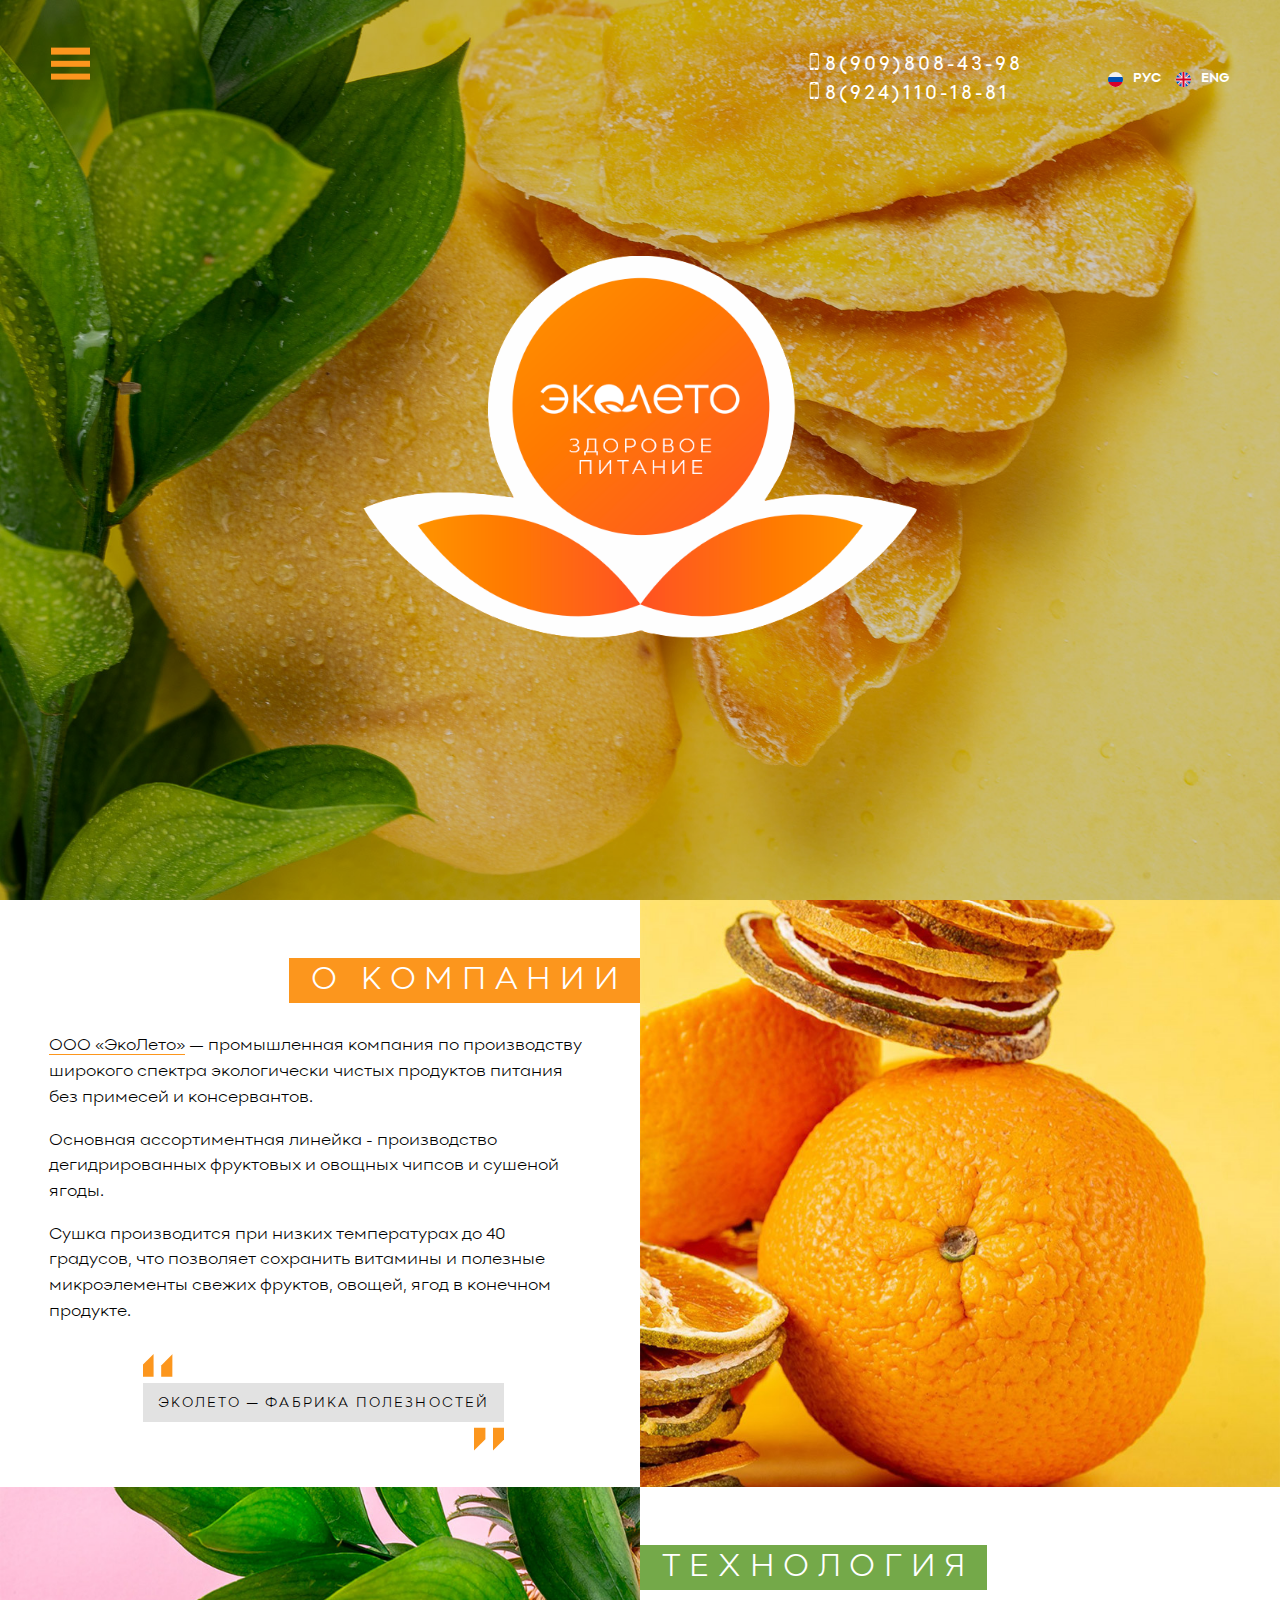
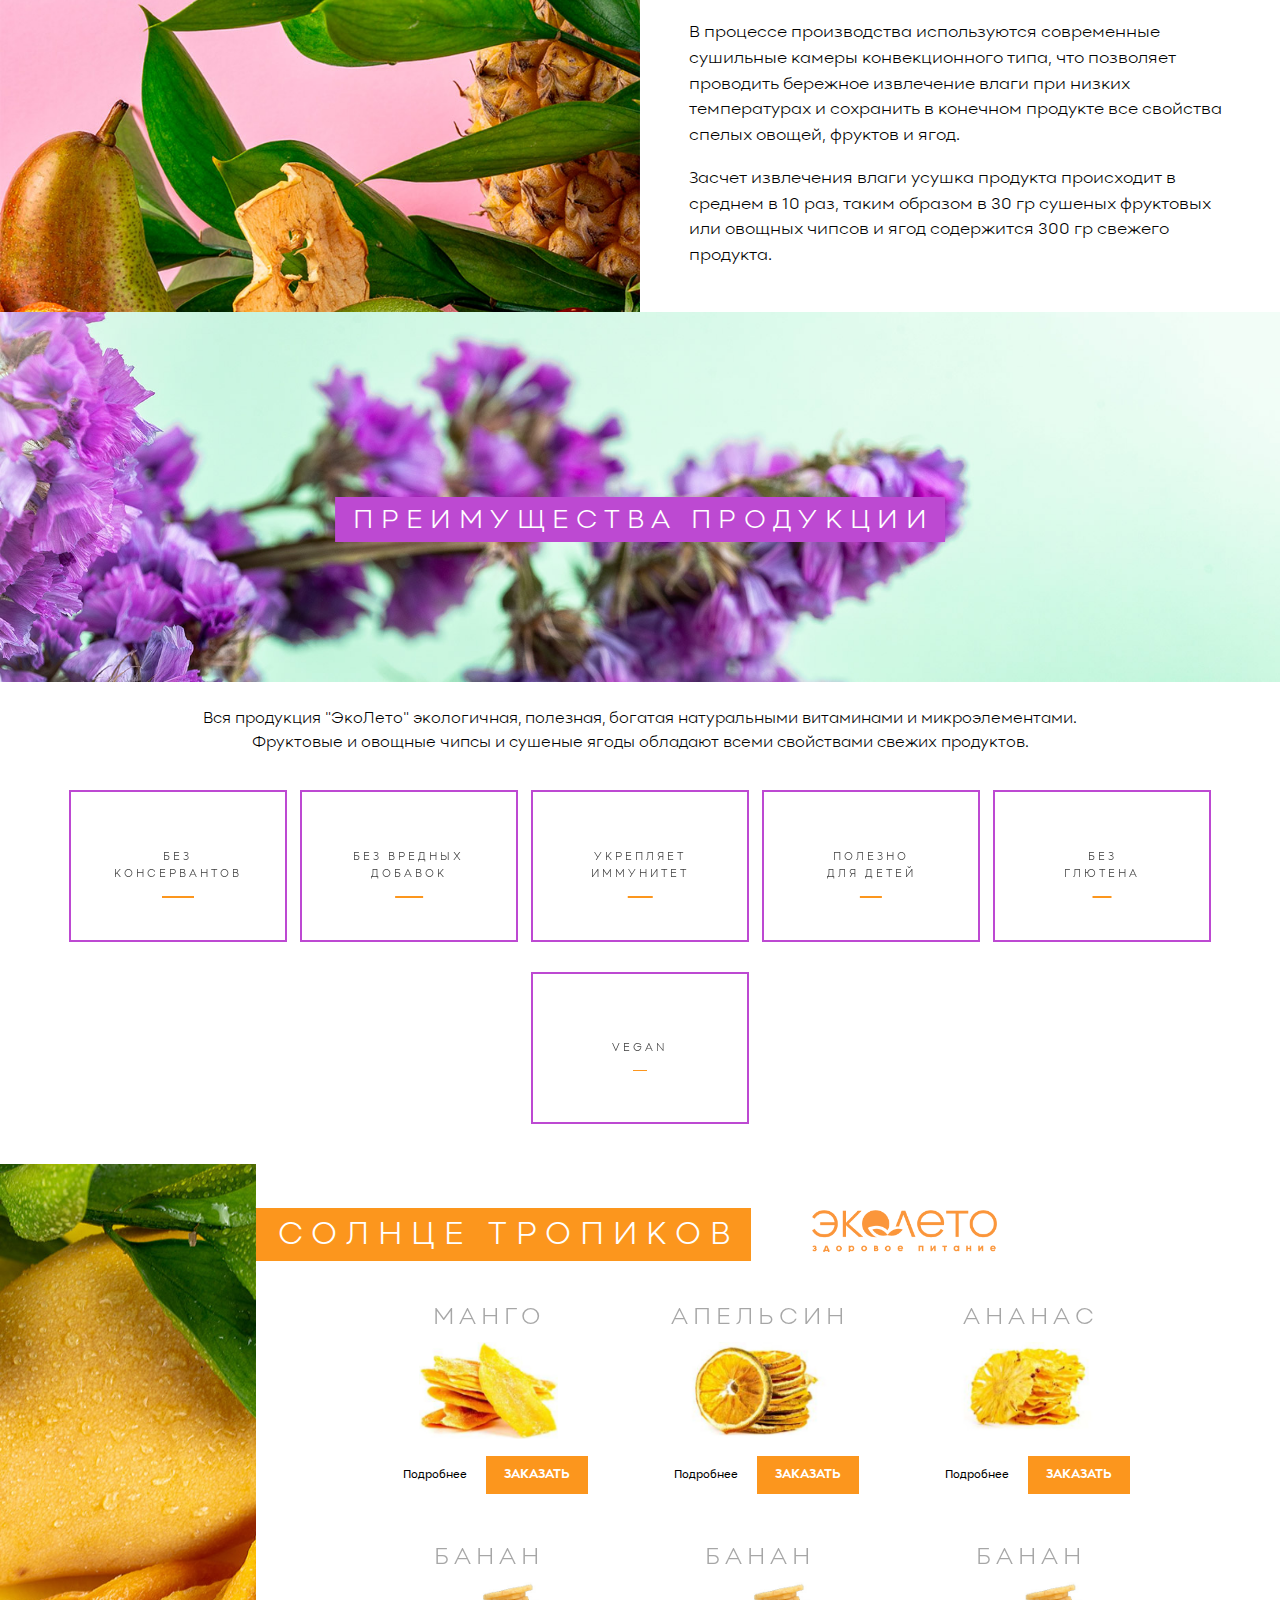
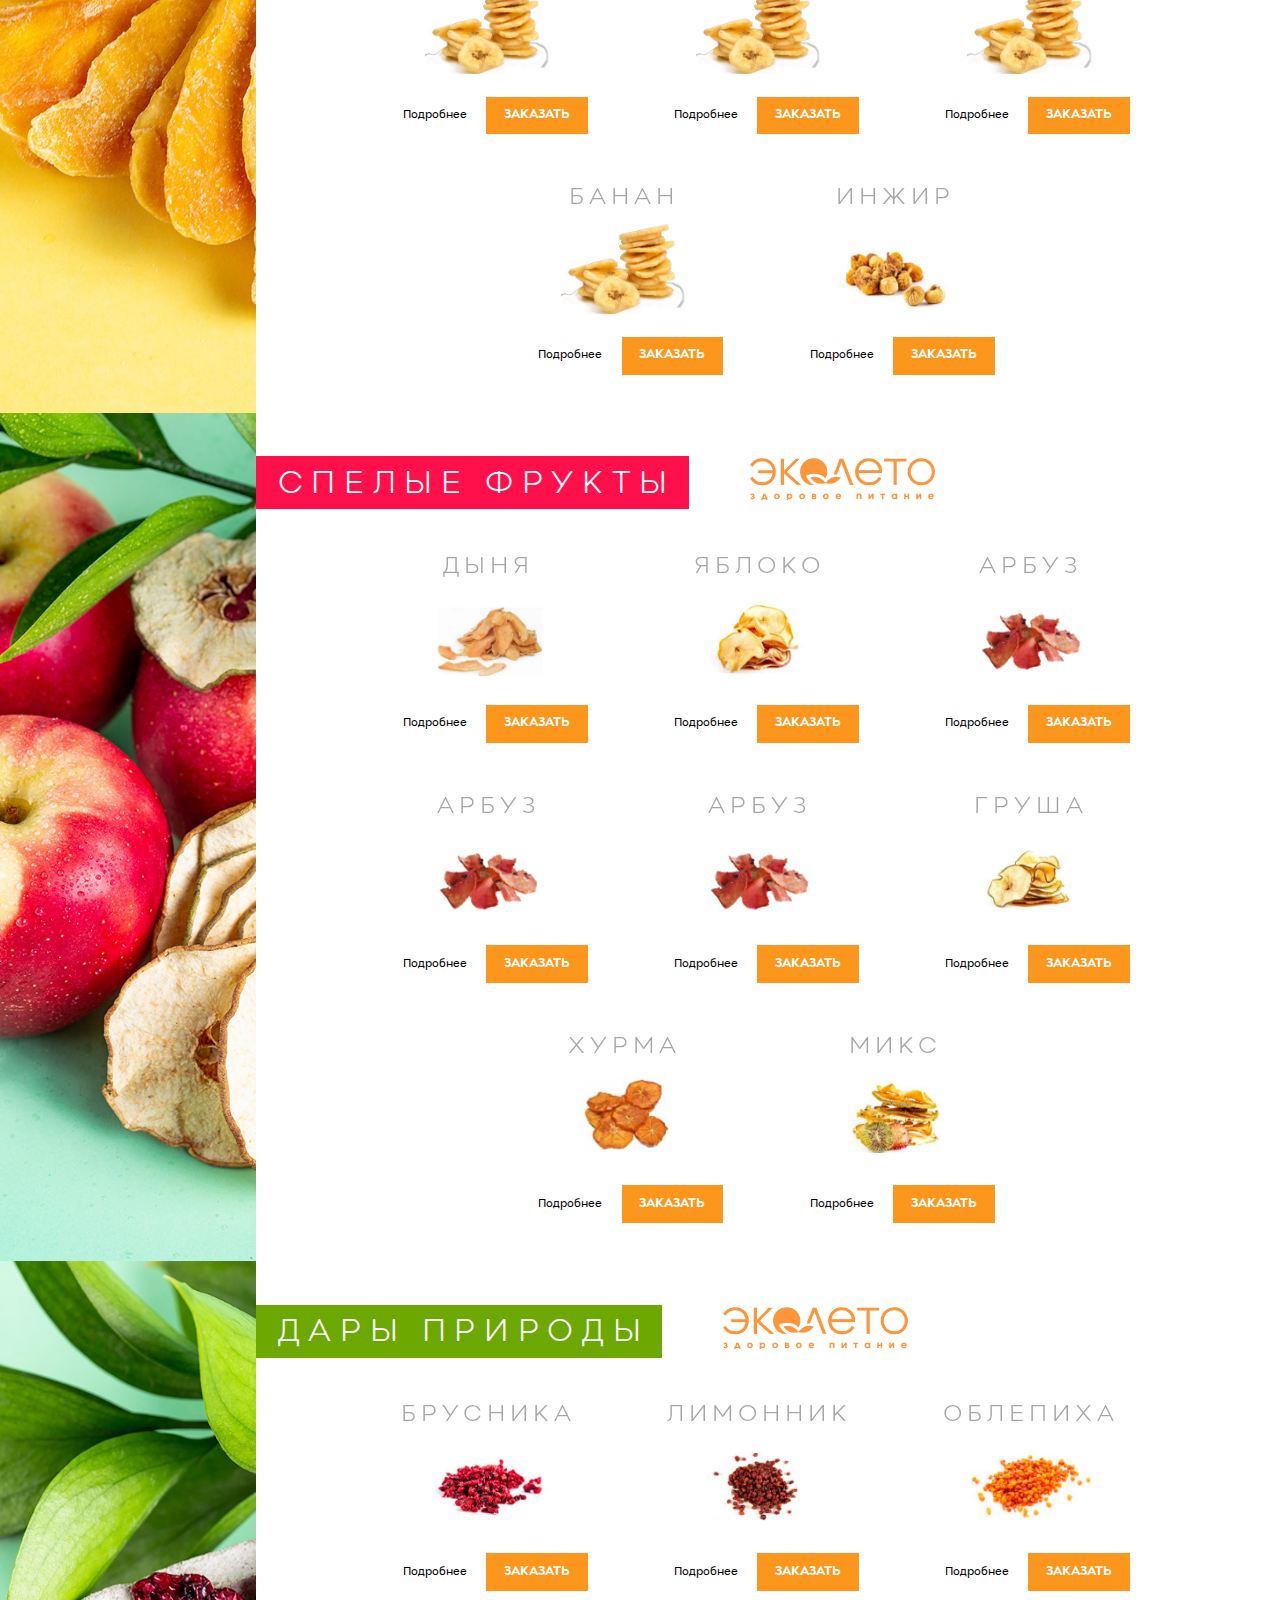
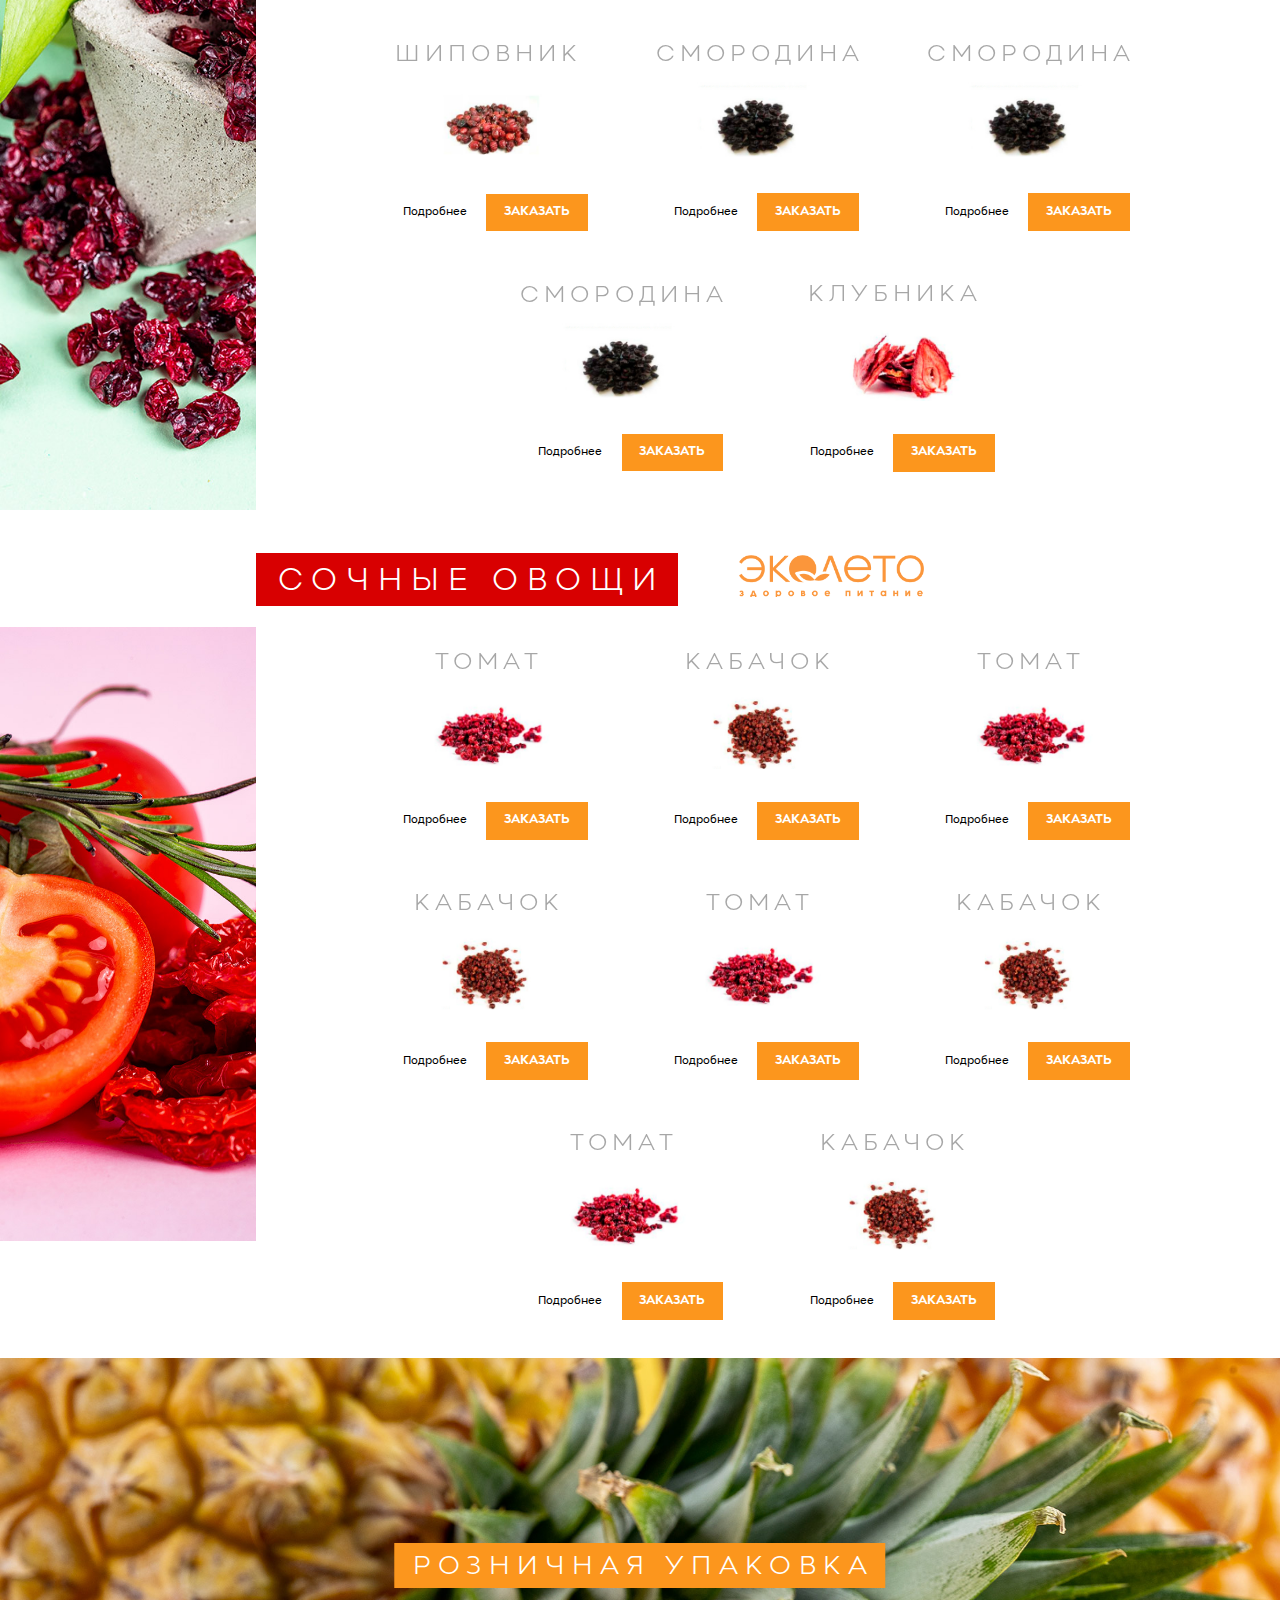
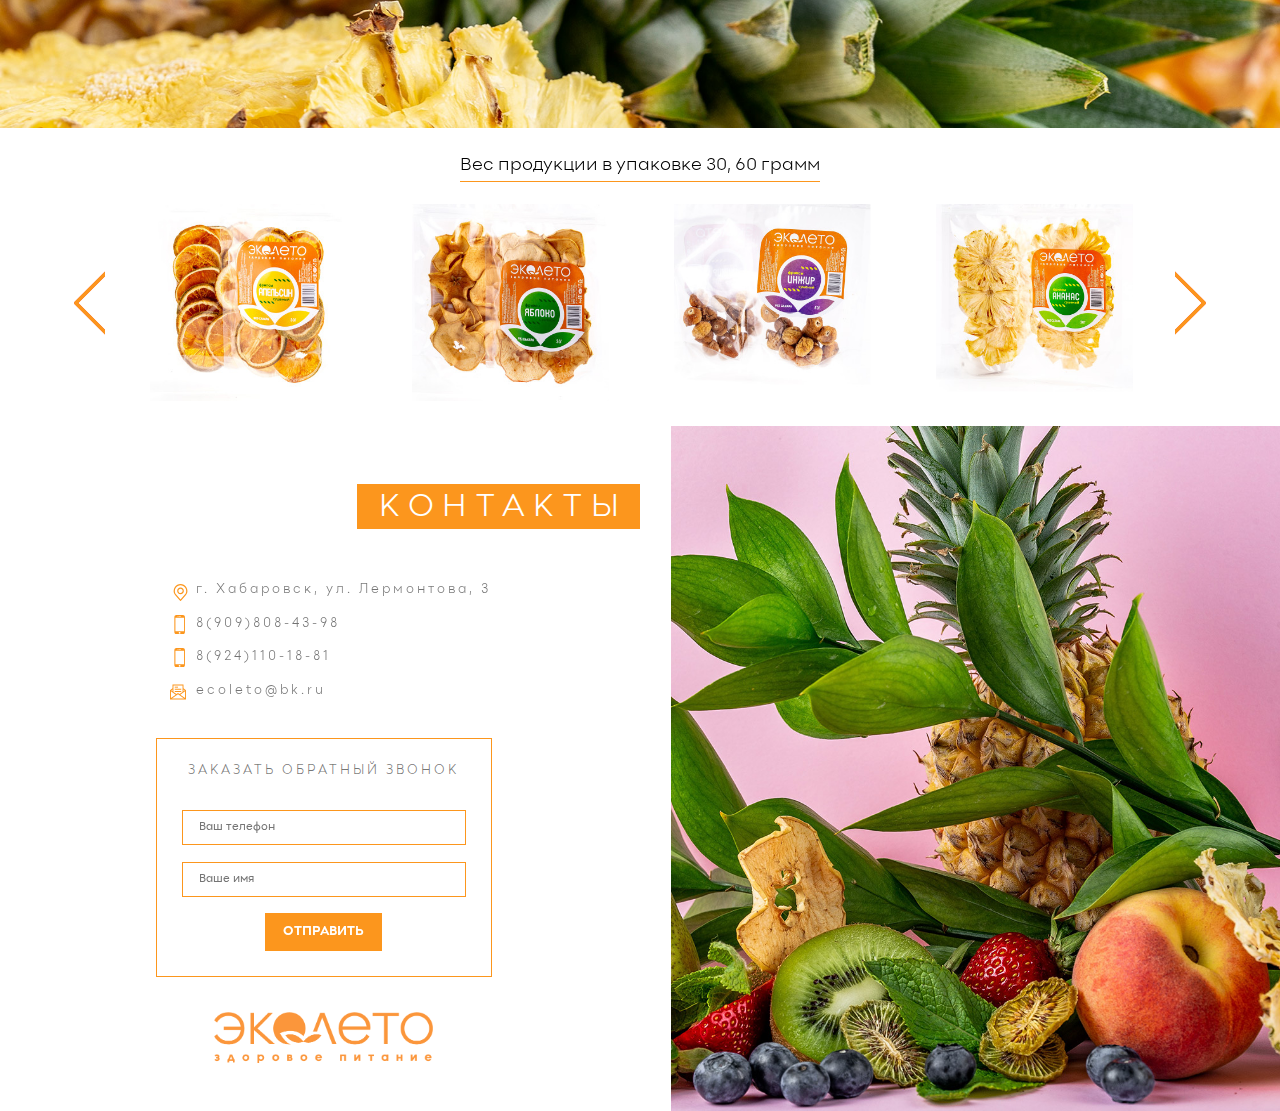
==== Eco/index.html @ c985b729 "Update" ====
<!DOCTYPE html>
<html lang="ru">
<head>
  <meta charset="UTF-8">
  <meta name="viewport" content="width=device-width, initial-scale=1.0">
  <meta http-equiv="X-UA-Compatible" content="ie=edge">
  <title>Эко-лето</title>
  <link rel="stylesheet" href="fonts/stylesheet.css">
  <link rel="stylesheet" href="css/jquery.fullpage.css">
  <link rel="stylesheet" href="css/style.min.css">
</head>
<body>
  
  <div class="wrapper">

    <div class="nav-toggle">
      <div class="nav-toggle-bar"></div>
    </div>
    <nav class="nav">
      <ul>
        <li data-menuanchor="section-2"><a href="#section-2" class="menu__link">О компании</a></li>
        <li data-menuanchor="section-3"><a href="#section-3" class="menu__link">Технология производства</a></li>
        <li data-menuanchor="section-4"><a href="#section-4" class="menu__link">Преимущества продукции</a></li>
        <li data-menuanchor="section-5"><a href="#section-5" class="menu__link">Каталог</a></li>
        <li data-menuanchor="section-10"><a href="#section-10" class="menu__link">Контакты</a></li>
        <div class="nav__phone">
          <a class="nav__link" href="tel:+89098084398">8(909)808-43-98</a>
          <a class="nav__link" href="tel:+89241101881">8(924)110-18-81</a>
        </div>
      </ul>
    </nav>

    <div id="fullpage">

      <div class="section" id="main">

          <div class="main">
            <div class="main__nav">
              <div class="main__phone">
                <a class="main__link" href="tel:+89098084398">8(909)808-43-98</a>
                <a class="main__link" href="tel:+89241101881">8(924)110-18-81</a>
              </div>
              <div class="lang">
                <ul class="lang__list">
                  <li><a class="lang__link rus" href="#">РУС</a></li>
                  <li><a class="lang__link eng" href="#">ENG</a></li>
                </ul>
              </div>
            </div>

            <div class="main__body">
              <img src="img/main-logo.png" alt="Эколето">
            </div>
          </div>
          <!-- /.main -->

      </div>
      <!-- /.section -->

      <div class="section fp-auto-height-responsive" id="company">

          <div class="company__content">
            <div class="company__title">О компании</div>
            <div class="company__text">
              <p><span>ООО «ЭкоЛето»</span> — промышленная компания по производству широкого спектра экологически чистых продуктов питания без примесей и консервантов.</p>
              <p>Основная ассортиментная линейка - производство дегидрированных фруктовых и овощных чипсов и сушеной ягоды.</p>
              <p>Сушка производится при низких температурах до 40 градусов, что позволяет сохранить витамины и полезные микроэлементы свежих фруктов, овощей, ягод в конечном продукте.</p>
            </div>
            <div class="company__slogan">
              <p><span>Эколето</span> — фабрика полезностей</p>
            </div>
            <div class="company__logo">
              <img src="img/logo.png" alt="ЭкоЛето">
            </div>
          </div>
          <!-- /.company__content -->

      </div>
      <!-- /.section -->

      <div class="section fp-auto-height-responsive" id="technology">

          <div class="technology__content">
            <div class="technology__title green">Технология</div>
            <div class="company__text">
              <p>В процессе производства используются современные сушильные камеры конвекционного типа, что позволяет проводить бережное извлечение влаги при низких температурах и сохранить в конечном продукте все свойства спелых овощей, фруктов и ягод.</p>
              <p>Засчет извлечения влаги усушка продукта происходит в среднем в 10 раз, таким образом в 30 гр сушеных фруктовых или овощных чипсов и ягод содержится 300 гр свежего продукта.</p>
            </div>
            <div class="technology__logo">
              <img src="img/logo.png" alt="ЭкоЛето">
            </div>
          </div>
          <!-- /.technology__content -->

      </div>
      <!-- /.section -->

      <div class="section fp-auto-height-responsive" id="advantage">

        <div class="advantage__head">
          <div class="advantage__title blue">Преимущества продукции</div>
        </div>
        <!-- /.retail__head -->

          <div class="advantage__content">

            <div class="advantage__text">
              <p>Вся продукция "ЭкоЛето" экологичная, полезная, богатая натуральными витаминами и микроэлементами.<br>Фруктовые и овощные чипсы и сушеные ягоды обладают всеми свойствами свежих продуктов.</p>
            </div>

            <div class="advantage__list">
              <div class="advantage-item">
                <div class="advantage-item__text">
                  без<br>консервантов
                </div> 
              </div>
              <div class="advantage-item">
                <div class="advantage-item__text">
                  без вредных<br>добавок
                </div> 
              </div>
              <div class="advantage-item">
                <div class="advantage-item__text">
                  укрепляет<br>иммунитет
                </div> 
              </div>
              <div class="advantage-item">
                <div class="advantage-item__text">
                  полезно<br>для детей
                </div> 
              </div>
              <div class="advantage-item">
                <div class="advantage-item__text">
                  без<br>глютена
                </div> 
              </div>
              <div class="advantage-item">
                <div class="advantage-item__text">
                  VEGAN
                </div> 
              </div>
            </div>

          </div>
          <!-- /.advantage__content -->

      </div>
      <!-- /.section -->

      <div class="section fp-auto-height-responsive" id="catalog">

        <div class="catalog__wrapper">
          <div class="catalog__title">Солнце тропиков</div>
          <div class="catalog__list">

            <div class="catalog-item">
              <div class="catalog-item__wrapper">
                <div class="catalog-item__title">Манго</div>
                <div class="catalog-item__img">
                  <img src="img/catalog/mango.jpg" alt="Манго">
                </div>
                <div class="catalog-item__footer">
                  <button class="catalog-item__details-btn">Подробнее</button>
                  <button class="catalog-item__order-btn">Заказать</button>
                </div>
              </div>
            </div>

            <div class="catalog-item">
              <div class="catalog-item__wrapper">
                <div class="catalog-item__title">Апельсин</div>
                <div class="catalog-item__img">
                  <img src="img/catalog/apelsin.jpg" alt="Апельсин">
                </div>
                <div class="catalog-item__footer">
                  <button class="catalog-item__details-btn">Подробнее</button>
                  <button class="catalog-item__order-btn">Заказать</button>
                </div>
              </div>
            </div>

            <div class="catalog-item">
              <div class="catalog-item__wrapper">
                <div class="catalog-item__title">Ананас</div>
                <div class="catalog-item__img">
                  <img src="img/catalog/ananas.jpg" alt="Ананас">
                </div>
                <div class="catalog-item__footer">
                  <button class="catalog-item__details-btn">Подробнее</button>
                  <button class="catalog-item__order-btn">Заказать</button>
                </div>
              </div>
            </div>

            <div class="catalog-item">
              <div class="catalog-item__wrapper">
                <div class="catalog-item__title">Банан</div>
                <div class="catalog-item__img">
                  <img src="img/catalog/banan.jpg" alt="Банан">
                </div>
                <div class="catalog-item__footer">
                  <button class="catalog-item__details-btn">Подробнее</button>
                  <button class="catalog-item__order-btn">Заказать</button>
                </div>
              </div>
            </div>

            <div class="catalog-item">
              <div class="catalog-item__wrapper">
                <div class="catalog-item__title">Банан</div>
                <div class="catalog-item__img">
                  <img src="img/catalog/banan.jpg" alt="Банан">
                </div>
                <div class="catalog-item__footer">
                  <button class="catalog-item__details-btn">Подробнее</button>
                  <button class="catalog-item__order-btn">Заказать</button>
                </div>
              </div>
            </div>

            <div class="catalog-item">
              <div class="catalog-item__wrapper">
                <div class="catalog-item__title">Банан</div>
                <div class="catalog-item__img">
                  <img src="img/catalog/banan.jpg" alt="Банан">
                </div>
                <div class="catalog-item__footer">
                  <button class="catalog-item__details-btn">Подробнее</button>
                  <button class="catalog-item__order-btn">Заказать</button>
                </div>
              </div>
            </div>

            <div class="catalog-item">
              <div class="catalog-item__wrapper">
                <div class="catalog-item__title">Банан</div>
                <div class="catalog-item__img">
                  <img src="img/catalog/banan.jpg" alt="Банан">
                </div>
                <div class="catalog-item__footer">
                  <button class="catalog-item__details-btn">Подробнее</button>
                  <button class="catalog-item__order-btn">Заказать</button>
                </div>
              </div>
            </div>

            <div class="catalog-item">
              <div class="catalog-item__wrapper">
                <div class="catalog-item__title">Инжир</div>
                <div class="catalog-item__img">
                  <img src="img/catalog/ingir.jpg" alt="Инжир">
                </div>
                <div class="catalog-item__footer">
                  <button class="catalog-item__details-btn">Подробнее</button>
                  <button class="catalog-item__order-btn">Заказать</button>
                </div>
              </div>
            </div>

          </div>
          <!-- /.catalog__list -->
        </div>
        <!-- /.catalog__wrapper -->

      </div>
      <!-- /.section -->

      <div class="section fp-auto-height-responsive" id="catalog-2">

            <div class="catalog__wrapper">
              <div class="catalog__title red">Спелые фрукты</div>
              <div class="catalog__list">

                <div class="catalog-item">
                  <div class="catalog-item__wrapper">
                    <div class="catalog-item__title">Дыня</div>
                    <div class="catalog-item__img">
                      <img src="img/catalog/dina.jpg" alt="Дыня">
                    </div>
                    <div class="catalog-item__footer">
                      <button class="catalog-item__details-btn">Подробнее</button>
                      <button class="catalog-item__order-btn">Заказать</button>
                    </div>
                  </div>
                </div>

                <div class="catalog-item">
                  <div class="catalog-item__wrapper">
                    <div class="catalog-item__title">Яблоко</div>
                    <div class="catalog-item__img">
                      <img src="img/catalog/iabloko.jpg" alt="Яблоко">
                    </div>
                    <div class="catalog-item__footer">
                      <button class="catalog-item__details-btn">Подробнее</button>
                      <button class="catalog-item__order-btn">Заказать</button>
                    </div>
                  </div>
                </div>

                <div class="catalog-item">
                  <div class="catalog-item__wrapper">
                    <div class="catalog-item__title">Арбуз</div>
                    <div class="catalog-item__img">
                      <img src="img/catalog/arbuz.jpg" alt="Арбуз">
                    </div>
                    <div class="catalog-item__footer">
                      <button class="catalog-item__details-btn">Подробнее</button>
                      <button class="catalog-item__order-btn">Заказать</button>
                    </div>
                  </div>
                </div>

                <div class="catalog-item">
                  <div class="catalog-item__wrapper">
                    <div class="catalog-item__title">Арбуз</div>
                    <div class="catalog-item__img">
                      <img src="img/catalog/arbuz.jpg" alt="Арбуз">
                    </div>
                    <div class="catalog-item__footer">
                      <button class="catalog-item__details-btn">Подробнее</button>
                      <button class="catalog-item__order-btn">Заказать</button>
                    </div>
                  </div>
                </div>

                <div class="catalog-item">
                  <div class="catalog-item__wrapper">
                    <div class="catalog-item__title">Арбуз</div>
                    <div class="catalog-item__img">
                      <img src="img/catalog/arbuz.jpg" alt="Арбуз">
                    </div>
                    <div class="catalog-item__footer">
                      <button class="catalog-item__details-btn">Подробнее</button>
                      <button class="catalog-item__order-btn">Заказать</button>
                    </div>
                  </div>
                </div>

                <div class="catalog-item">
                  <div class="catalog-item__wrapper">
                    <div class="catalog-item__title">Груша</div>
                    <div class="catalog-item__img">
                      <img src="img/catalog/grusha.jpg" alt="Груша">
                    </div>
                    <div class="catalog-item__footer">
                      <button class="catalog-item__details-btn">Подробнее</button>
                      <button class="catalog-item__order-btn">Заказать</button>
                    </div>
                  </div>
                </div>

                <div class="catalog-item">
                  <div class="catalog-item__wrapper">
                    <div class="catalog-item__title">Хурма</div>
                    <div class="catalog-item__img">
                      <img src="img/catalog/hurma.jpg" alt="Хурма">
                    </div>
                    <div class="catalog-item__footer">
                      <button class="catalog-item__details-btn">Подробнее</button>
                      <button class="catalog-item__order-btn">Заказать</button>
                    </div>
                  </div>
                </div>

                <div class="catalog-item">
                  <div class="catalog-item__wrapper">
                    <div class="catalog-item__title">Микс</div>
                    <div class="catalog-item__img">
                      <img src="img/catalog/mix.jpg" alt="Микс">
                    </div>
                    <div class="catalog-item__footer">
                      <button class="catalog-item__details-btn">Подробнее</button>
                      <button class="catalog-item__order-btn">Заказать</button>
                    </div>
                  </div>
                </div>

              </div>
              <!-- /.catalog__list -->
            </div>
            <!-- /.catalog__wrapper -->

      </div>
      <!-- /.section -->

      <div class="section fp-auto-height-responsive" id="catalog-3">

            <div class="catalog__wrapper">
              <div class="catalog__title green">Дары природы</div>
              <div class="catalog__list">

                <div class="catalog-item">
                  <div class="catalog-item__wrapper">
                    <div class="catalog-item__title">Брусника</div>
                    <div class="catalog-item__img">
                      <img src="img/catalog/brusnika.jpg" alt="Брусника">
                    </div>
                    <div class="catalog-item__footer">
                      <button class="catalog-item__details-btn">Подробнее</button>
                      <button class="catalog-item__order-btn">Заказать</button>
                    </div>
                  </div>
                </div>

                <div class="catalog-item">
                  <div class="catalog-item__wrapper">
                    <div class="catalog-item__title">Лимонник</div>
                    <div class="catalog-item__img">
                      <img src="img/catalog/limonnik.jpg" alt="Лимонник">
                    </div>
                    <div class="catalog-item__footer">
                      <button class="catalog-item__details-btn">Подробнее</button>
                      <button class="catalog-item__order-btn">Заказать</button>
                    </div>
                  </div>
                </div>

                <div class="catalog-item">
                  <div class="catalog-item__wrapper">
                    <div class="catalog-item__title">Облепиха</div>
                    <div class="catalog-item__img">
                      <img src="img/catalog/oblepiha.jpg" alt="Облепиха">
                    </div>
                    <div class="catalog-item__footer">
                      <button class="catalog-item__details-btn">Подробнее</button>
                      <button class="catalog-item__order-btn">Заказать</button>
                    </div>
                  </div>
                </div>

                <div class="catalog-item">
                  <div class="catalog-item__wrapper">
                    <div class="catalog-item__title">Шиповник</div>
                    <div class="catalog-item__img">
                      <img src="img/catalog/shipovnik.jpg" alt="Шиповник">
                    </div>
                    <div class="catalog-item__footer">
                      <button class="catalog-item__details-btn">Подробнее</button>
                      <button class="catalog-item__order-btn">Заказать</button>
                    </div>
                  </div>
                </div>

                <div class="catalog-item">
                  <div class="catalog-item__wrapper">
                    <div class="catalog-item__title">Смородина</div>
                    <div class="catalog-item__img">
                      <img src="img/catalog/smorodina.jpg" alt="Смородина">
                    </div>
                    <div class="catalog-item__footer">
                      <button class="catalog-item__details-btn">Подробнее</button>
                      <button class="catalog-item__order-btn">Заказать</button>
                    </div>
                  </div>
                </div>

                <div class="catalog-item">
                  <div class="catalog-item__wrapper">
                    <div class="catalog-item__title">Смородина</div>
                    <div class="catalog-item__img">
                      <img src="img/catalog/smorodina.jpg" alt="Смородина">
                    </div>
                    <div class="catalog-item__footer">
                      <button class="catalog-item__details-btn">Подробнее</button>
                      <button class="catalog-item__order-btn">Заказать</button>
                    </div>
                  </div>
                </div>

                <div class="catalog-item">
                  <div class="catalog-item__wrapper">
                    <div class="catalog-item__title">Смородина</div>
                    <div class="catalog-item__img">
                      <img src="img/catalog/smorodina.jpg" alt="Смородина">
                    </div>
                    <div class="catalog-item__footer">
                      <button class="catalog-item__details-btn">Подробнее</button>
                      <button class="catalog-item__order-btn">Заказать</button>
                    </div>
                  </div>
                </div>

                <div class="catalog-item">
                  <div class="catalog-item__wrapper">
                    <div class="catalog-item__title">Клубника</div>
                    <div class="catalog-item__img">
                      <img src="img/catalog/klubnika.jpg" alt="Клубника">
                    </div>
                    <div class="catalog-item__footer">
                      <button class="catalog-item__details-btn">Подробнее</button>
                      <button class="catalog-item__order-btn">Заказать</button>
                    </div>
                  </div>
                </div>

              </div>
              <!-- /.catalog__list -->
            </div>
            <!-- /.catalog__wrapper -->

      </div>
      <!-- /.section -->

      <div class="section fp-auto-height-responsive" id="catalog-4">

            <div class="catalog__wrapper">
              <div class="catalog__title tomat">Сочные овощи</div>
              <div class="catalog__list">

                <div class="catalog-item">
                  <div class="catalog-item__wrapper">
                    <div class="catalog-item__title">Томат</div>
                    <div class="catalog-item__img">
                      <img src="img/catalog/brusnika.jpg" alt="Томат">
                    </div>
                    <div class="catalog-item__footer">
                      <button class="catalog-item__details-btn">Подробнее</button>
                      <button class="catalog-item__order-btn">Заказать</button>
                    </div>
                  </div>
                </div>

                <div class="catalog-item item--w40">
                  <div class="catalog-item__wrapper">
                    <div class="catalog-item__title">Кабачок</div>
                    <div class="catalog-item__img">
                      <img src="img/catalog/limonnik.jpg" alt="Кабачок">
                    </div>
                    <div class="catalog-item__footer">
                      <button class="catalog-item__details-btn">Подробнее</button>
                      <button class="catalog-item__order-btn">Заказать</button>
                    </div>
                  </div>
                </div>

                <div class="catalog-item">
                  <div class="catalog-item__wrapper">
                    <div class="catalog-item__title">Томат</div>
                    <div class="catalog-item__img">
                      <img src="img/catalog/brusnika.jpg" alt="Томат">
                    </div>
                    <div class="catalog-item__footer">
                      <button class="catalog-item__details-btn">Подробнее</button>
                      <button class="catalog-item__order-btn">Заказать</button>
                    </div>
                  </div>
                </div>

                <div class="catalog-item item--w40">
                  <div class="catalog-item__wrapper">
                    <div class="catalog-item__title">Кабачок</div>
                    <div class="catalog-item__img">
                      <img src="img/catalog/limonnik.jpg" alt="Кабачок">
                    </div>
                    <div class="catalog-item__footer">
                      <button class="catalog-item__details-btn">Подробнее</button>
                      <button class="catalog-item__order-btn">Заказать</button>
                    </div>
                  </div>
                </div>

                <div class="catalog-item">
                  <div class="catalog-item__wrapper">
                    <div class="catalog-item__title">Томат</div>
                    <div class="catalog-item__img">
                      <img src="img/catalog/brusnika.jpg" alt="Томат">
                    </div>
                    <div class="catalog-item__footer">
                      <button class="catalog-item__details-btn">Подробнее</button>
                      <button class="catalog-item__order-btn">Заказать</button>
                    </div>
                  </div>
                </div>

                <div class="catalog-item item--w40">
                  <div class="catalog-item__wrapper">
                    <div class="catalog-item__title">Кабачок</div>
                    <div class="catalog-item__img">
                      <img src="img/catalog/limonnik.jpg" alt="Кабачок">
                    </div>
                    <div class="catalog-item__footer">
                      <button class="catalog-item__details-btn">Подробнее</button>
                      <button class="catalog-item__order-btn">Заказать</button>
                    </div>
                  </div>
                </div>

                <div class="catalog-item">
                  <div class="catalog-item__wrapper">
                    <div class="catalog-item__title">Томат</div>
                    <div class="catalog-item__img">
                      <img src="img/catalog/brusnika.jpg" alt="Томат">
                    </div>
                    <div class="catalog-item__footer">
                      <button class="catalog-item__details-btn">Подробнее</button>
                      <button class="catalog-item__order-btn">Заказать</button>
                    </div>
                  </div>
                </div>

                <div class="catalog-item item--w40">
                  <div class="catalog-item__wrapper">
                    <div class="catalog-item__title">Кабачок</div>
                    <div class="catalog-item__img">
                      <img src="img/catalog/limonnik.jpg" alt="Кабачок">
                    </div>
                    <div class="catalog-item__footer">
                      <button class="catalog-item__details-btn">Подробнее</button>
                      <button class="catalog-item__order-btn">Заказать</button>
                    </div>
                  </div>
                </div>

              </div>
              <!-- /.catalog__list -->
            </div>
            <!-- /.catalog__wrapper -->

      </div>
      <!-- /.section -->

      <div class="section fp-auto-height-responsive" id="retail">

        <div class="retail__head">
          <div class="retail__title">Розничная упаковка</div>
        </div>
        <!-- /.retail__head -->

        <div class="retail__content">
          

          <div class="retail__text"><p>Вес продукции в упаковке 30, 60 грамм</p></div>

          <div class="retail__list retail-slider">

            <div class="retail-item">
              <img src="img/retail/item-1.jpg" alt="Апельсин">
            </div>

            <div class="retail-item">
              <img src="img/retail/item-2.jpg" alt="Яблоко">
            </div>

            <div class="retail-item">
              <img src="img/retail/item-3.jpg" alt="Инжир">
            </div>

            <div class="retail-item">
              <img src="img/retail/item-4.jpg" alt="Ананас">
            </div>

            <div class="retail-item">
              <img src="img/retail/item-5.jpg" alt="Персик">
            </div>

            <div class="retail-item">
              <img src="img/retail/item-6.jpg" alt="Мапайя">
            </div>

            <div class="retail-item">
              <img src="img/retail/item-7.jpg" alt="Манго">
            </div>

          </div>

        </div>
        <!-- /.retail__content -->

      </div>
      <!-- /.section -->

      <div class="section fp-auto-height-responsive" id="contacts">

        <div class="contacts__content">
          <div class="contacts__title">Контакты</div>
          <div class="contacts__info">
            <div class="contacts__address"><address>г. Хабаровск, ул. Лермонтова, 3</address></div>
            <div class="contacts__tel"><a href="tel:+89098084398">8(909)808-43-98</a></div>
            <div class="contacts__tel"><a href="tel:+89241101881">8(924)110-18-81</a></div>
            <div class="contacts__email"><a href="mailto:ecoleto@bk.ru">ecoleto@bk.ru</a></div>
          </div>
          <div class="contacts__form">
            <form class="form" action="#" method="post">
              <div class="form__title">Заказать обратный звонок</div>
              <input class="form__tel" type="tel" name="phone" placeholder="Ваш телефон">
              <input class="form__name" type="text" name="name" placeholder="Ваше имя">
              <button class="form__btn">Отправить</button>
            </form>
          </div>

          <div class="contacts__logo">
            <img src="img/logo.png" alt="Эколето">
          </div>
        </div>
        <!-- /.contacts__content -->

      </div>
      <!-- /.section -->

    </div>
    <!-- /#fullpage -->

  </div>
  <!-- /.wrapper -->

  <div class="modal-details">
    <div class="modal-details__wrapper">
      <div class="modal-details__body">
        <div class="modal-details__close">&times;</div>
        <div class="modal-details__title">Ананас</div>
        <div class="modal-details__content">
          <div class="modal-details__img">
            <img src="img/catalog/ananas.jpg" alt="Ананас">
          </div>
          <div class="modal-details__descr">
            <span>Состав:</span> ананас сушенный.<br>
            <span>Пищевая ценность на 100 г:</span> белки – 0,6 г, жиры – 0 г, углеводы – 9 г.<br>
            <span>Энергетическая ценность:</span> 48 Ккал/201 кДж.<br>
            <span>Содержит витамины:</span> А, В1, В2, С, Е, РР<br>
          </div>
          <button class="modal-details__btn">Заказать</button>
        </div>
        <!-- /.modal-details__content -->
      </div>
      <!-- /.modal-details__body -->
    </div>
    <!-- /.modal-details__wrapper -->
  </div>
  <!-- /.modal-details -->

  <div class="modal-order">
    <div class="modal-order__wrapper">
      <div class="modal-order__body">
        <div class="modal-order__close">&times;</div>
        <div class="modal-order__content">
          <div class="modal-order__img">
            <img src="img/catalog/ananas.jpg" alt="Ананас">
          </div>
          <form class="form" action="#">
            <div class="form__title">Заказать Ананас</div>
            <input class="form__name" type="text" name="name" placeholder="Ваше имя">
            <div class="form__block">
              <input class="form__tel" type="tel" name="phone" placeholder="Ваш телефон">
              <input class="form__email" type="email" name="email" placeholder="Ваш E-Mail">
            </div>
            <textarea class="form__message" name="message" placeholder="Напишите сообщение..."></textarea>
            <button class="form__btn">Заказать</button>
          </form>
        </div>
        <!-- /.modal-order__content -->
      </div>
      <!-- /.modal-order__body -->
    </div>
    <!-- /.modal-order__wrapper -->
  </div>
  <!-- /.modal-order -->

  <script src="https://ajax.googleapis.com/ajax/libs/jquery/3.5.1/jquery.min.js"></script>
  <script src="js/jquery.fullpage.js"></script>
  <script src="js/libs.min.js"></script>
  <script src="js/main.js"></script>
</body>
</html>
---- Eco/fonts/stylesheet.css ----
@font-face {
    font-family: 'Point';
    src: local('Point Light'), 
        url('../fonts/') format('woff2'),
        url('../fonts/Point-Light.woff') format('woff'),
        url('../fonts/Point-Light.ttf') format('truetype');
    font-weight: 300;
    font-style: normal;
}

@font-face {
    font-family: 'Point';
    src: local('Point Regular'), 
        url('../fonts/Point-Regular.woff2') format('woff2'),
        url('../fonts/Point-Regular.woff') format('woff'),
        url('../fonts/Point-Regular.ttf') format('truetype');
    font-weight: 500;
    font-style: normal;
}

@font-face {
    font-family: 'Point';
    src: local('Point Bold'),
        url('../fonts/Point-Bold.woff2') format('woff2'),
        url('../fonts/Point-Bold.woff') format('woff'),
        url('../fonts/Point-Bold.ttf') format('truetype');
    font-weight: bold;
    font-style: normal;
}
---- Eco/css/style.min.css ----
/*! normalize.css v8.0.1 | MIT License | github.com/necolas/normalize.css */html{line-height:1.15;-webkit-text-size-adjust:100%}body{margin:0}main{display:block}h1{font-size:2em;margin:0.67em 0}hr{-webkit-box-sizing:content-box;box-sizing:content-box;height:0;overflow:visible}pre{font-family:monospace, monospace;font-size:1em}a{background-color:transparent}abbr[title]{border-bottom:none;text-decoration:underline;-webkit-text-decoration:underline dotted;text-decoration:underline dotted}b,strong{font-weight:bolder}code,kbd,samp{font-family:monospace, monospace;font-size:1em}small{font-size:80%}sub,sup{font-size:75%;line-height:0;position:relative;vertical-align:baseline}sub{bottom:-0.25em}sup{top:-0.5em}img{border-style:none}button,input,optgroup,select,textarea{font-family:inherit;font-size:100%;line-height:1.15;margin:0}button,input{overflow:visible}button,select{text-transform:none}button,[type="button"],[type="reset"],[type="submit"]{-webkit-appearance:button}button::-moz-focus-inner,[type="button"]::-moz-focus-inner,[type="reset"]::-moz-focus-inner,[type="submit"]::-moz-focus-inner{border-style:none;padding:0}button:-moz-focusring,[type="button"]:-moz-focusring,[type="reset"]:-moz-focusring,[type="submit"]:-moz-focusring{outline:1px dotted ButtonText}fieldset{padding:0.35em 0.75em 0.625em}legend{-webkit-box-sizing:border-box;box-sizing:border-box;color:inherit;display:table;max-width:100%;padding:0;white-space:normal}progress{vertical-align:baseline}textarea{overflow:auto}[type="checkbox"],[type="radio"]{-webkit-box-sizing:border-box;box-sizing:border-box;padding:0}[type="number"]::-webkit-inner-spin-button,[type="number"]::-webkit-outer-spin-button{height:auto}[type="search"]{-webkit-appearance:textfield;outline-offset:-2px}[type="search"]::-webkit-search-decoration{-webkit-appearance:none}::-webkit-file-upload-button{-webkit-appearance:button;font:inherit}details{display:block}summary{display:list-item}template{display:none}[hidden]{display:none}.slick-slider{position:relative;display:block;-webkit-box-sizing:border-box;box-sizing:border-box;-webkit-user-select:none;-moz-user-select:none;-ms-user-select:none;user-select:none;-webkit-touch-callout:none;-khtml-user-select:none;-ms-touch-action:pan-y;touch-action:pan-y;-webkit-tap-highlight-color:transparent}.slick-list{position:relative;display:block;overflow:hidden;margin:0;padding:0}.slick-list:focus{outline:none}.slick-list.dragging{cursor:pointer;cursor:hand}.slick-slider .slick-track,.slick-slider .slick-list{-webkit-transform:translate3d(0, 0, 0);-ms-transform:translate3d(0, 0, 0);transform:translate3d(0, 0, 0)}.slick-track{position:relative;top:0;left:0;display:block;margin-left:auto;margin-right:auto}.slick-track:before,.slick-track:after{display:table;content:''}.slick-track:after{clear:both}.slick-loading .slick-track{visibility:hidden}.slick-slide{display:none;float:left;height:100%;min-height:1px}[dir='rtl'] .slick-slide{float:right}.slick-slide img{display:block}.slick-slide.slick-loading img{display:none}.slick-slide.dragging img{pointer-events:none}.slick-initialized .slick-slide{display:block}.slick-loading .slick-slide{visibility:hidden}.slick-vertical .slick-slide{display:block;height:auto;border:1px solid transparent}.slick-arrow.slick-hidden{display:none}*,*:before,*:after{-webkit-box-sizing:border-box;box-sizing:border-box}body{font-family:'Point', sans-serif;line-height:1.5}a:active,a:focus{outline:none}input,textarea{outline:none}input:active,textarea:active{outline:none}input:focus,textarea:focus{outline:none}button:active,button:focus{outline:none}textarea{overflow:auto}a{text-decoration:none}h1,h2,h3,h4,h5,ul{padding:0;margin:0}li{list-style:none}p{margin-top:0}p:last-child{margin-bottom:0}.container{max-width:100%;padding:0 60px}.menu__link{display:block;margin:auto;padding:0.5em 1.25em;font-family:sans-serif;font-size:1rem;text-decoration:none;color:white;position:relative;-webkit-transition:all 0.3s cubic-bezier(0.2, 0, 0, 1);-o-transition:all 0.3s cubic-bezier(0.2, 0, 0, 1);transition:all 0.3s cubic-bezier(0.2, 0, 0, 1);z-index:1;margin-bottom:1.1em}.menu__link:after{content:'';display:block;height:0;position:absolute;bottom:0;right:1rem;left:1rem;background-color:#ffffff;-webkit-transition:all 0.3s cubic-bezier(0.2, 0, 0, 1);-o-transition:all 0.3s cubic-bezier(0.2, 0, 0, 1);transition:all 0.3s cubic-bezier(0.2, 0, 0, 1);-webkit-transform-origin:bottom center;-ms-transform-origin:bottom center;transform-origin:bottom center;z-index:-1}.menu__link:hover{color:#2D2D2D}.menu__link:hover:after{right:0;left:0;height:100%}@media (min-width: 1500px){.menu__link{font-size:1.3rem}}@media (max-width: 380px){.menu__link{font-size:0.8rem}}.main__nav{z-index:2;font-size:1rem;position:absolute;top:4em;right:4em;display:-webkit-box;display:-ms-flexbox;display:flex;-webkit-box-align:center;-ms-flex-align:center;align-items:center}@media (max-width: 1400px){.main__nav{font-size:0.8rem}}@media (max-width: 600px){.main__nav{-webkit-box-orient:vertical;-webkit-box-direction:reverse;-ms-flex-direction:column-reverse;flex-direction:column-reverse;-webkit-box-align:end;-ms-flex-align:end;align-items:flex-end}}.main__phone{font-size:1rem;margin-right:1.25em;display:-webkit-box;display:-ms-flexbox;display:flex;-webkit-box-orient:vertical;-webkit-box-direction:normal;-ms-flex-direction:column;flex-direction:column}@media (max-width: 600px){.main__phone{margin-right:0;margin-top:1.25em;-webkit-box-align:end;-ms-flex-align:end;align-items:flex-end}}@media (max-width: 380px){.main__phone{font-size:0.8rem;margin-top:2.25em}}.main__link{font-size:1.2rem;margin-right:50px;position:relative;color:#ffffff;letter-spacing:3px}.main__link::before{content:'';font-size:1rem;position:absolute;top:2px;left:-1.5em;background:url("../img/smartphone-main.svg") no-repeat;background-size:cover;width:1.3em;height:1.3em}@media (max-width: 1400px){.main__link::before{font-size:0.8rem}}.main__link:hover{color:#dddddd}@media (max-width: 600px){.main__link{margin-right:0}}.lang__list{display:-webkit-box;display:-ms-flexbox;display:flex}.lang__link{font-weight:bold;color:#ffffff;margin-left:40px}.lang__link.rus{position:relative}.lang__link.rus::after{content:'';position:absolute;top:-1px;left:-25px;width:15px;height:15px;background:url("../img/rus.svg") no-repeat;background-size:cover}.lang__link.eng{position:relative}.lang__link.eng::after{content:'';position:absolute;top:-1px;left:-25px;width:15px;height:15px;background:url("../img/eng.svg") no-repeat;background-size:cover}.form{width:100%}.form__block{display:-webkit-box;display:-ms-flexbox;display:flex}.form__title{margin-bottom:30px;color:rgba(0,0,0,0.55);font-size:1.2rem;text-align:center;font-weight:300;letter-spacing:3px;line-height:1.2;text-transform:uppercase}@media (max-width: 1400px){.form__title{font-size:0.8rem}}.form__tel,.form .form__name,.form .form__email,.form .form__message{font-size:1rem;margin-bottom:0.625em;width:100%;padding:0.625em 1.25em;border:1px solid #fc961d}@media (max-width: 1400px){.form__tel,.form .form__name,.form .form__email,.form .form__message{font-size:0.8rem}}.form__tel{margin-right:10px}.form__message{resize:none;height:80px !important}.form__btn{margin:0 auto;font-size:1rem;cursor:pointer;display:block;padding:0.9em 1.4em;border:none;background-color:#fc961d;color:#ffffff;text-transform:uppercase;font-weight:bold;-webkit-transition:all 0.3s;-o-transition:all 0.3s;transition:all 0.3s}.form__btn:hover{background-color:#df7f0b}@media (max-width: 1400px){.form__btn{font-size:0.8rem}}.modal-details{display:none;z-index:1000;position:fixed;width:100%;height:100%;top:0;left:0;background-color:rgba(0,0,0,0.6);padding:20px;overflow:auto}.modal-details__wrapper{width:100%;height:100%;display:-webkit-box;display:-ms-flexbox;display:flex;-webkit-box-pack:center;-ms-flex-pack:center;justify-content:center;-webkit-box-align:center;-ms-flex-align:center;align-items:center}.modal-details__body{position:relative;max-width:600px;padding:20px;background-color:#ffffff}.modal-details__close{position:absolute;top:-50px;right:-15px;font-size:50px;line-height:30px;color:#ffffff;cursor:pointer;width:50px;height:50px;display:-webkit-box;display:-ms-flexbox;display:flex;-webkit-box-pack:center;-ms-flex-pack:center;justify-content:center;-webkit-box-align:center;-ms-flex-align:center;align-items:center}.modal-details__title{font-size:2rem;color:#fff;line-height:0.741;letter-spacing:0.27em;text-transform:uppercase;font-weight:300;color:#ffffff;background-color:#fc961d;padding:0.4em 0.4em 0.27em 0.675em}.modal-details__img{display:-webkit-box;display:-ms-flexbox;display:flex;-webkit-box-pack:center;-ms-flex-pack:center;justify-content:center;padding:10px 0}.modal-details__img img{width:315px;height:220px}.modal-details__descr{margin-bottom:20px}.modal-details__descr span{color:#000;font-size:1rem;line-height:1;margin-bottom:0.5em;font-weight:bold}.modal-details__btn{margin:0 auto;font-size:1rem;cursor:pointer;display:block;padding:1em 2em;border:none;background-color:#fc961d;color:#ffffff;text-transform:uppercase;font-weight:bold;-webkit-transition:all 0.3s;-o-transition:all 0.3s;transition:all 0.3s}.modal-details__btn:hover{background-color:#df7f0b}@media (max-width: 1400px){.modal-details__btn{font-size:0.8rem}}.modal-order{display:none;z-index:1000;position:fixed;width:100%;height:100%;top:0;left:0;background-color:rgba(0,0,0,0.5);padding:20px;overflow:auto}.modal-order__wrapper{width:100%;height:100%;display:-webkit-box;display:-ms-flexbox;display:flex;-webkit-box-pack:center;-ms-flex-pack:center;justify-content:center;-webkit-box-align:center;-ms-flex-align:center;align-items:center}.modal-order__body{position:relative;max-width:600px;padding:20px;background-color:#ffffff}.modal-order__close{position:absolute;top:-50px;right:-15px;font-size:50px;line-height:30px;color:#ffffff;cursor:pointer;width:50px;height:50px;display:-webkit-box;display:-ms-flexbox;display:flex;-webkit-box-pack:center;-ms-flex-pack:center;justify-content:center;-webkit-box-align:center;-ms-flex-align:center;align-items:center}.modal-order__img{display:-webkit-box;display:-ms-flexbox;display:flex;-webkit-box-pack:center;-ms-flex-pack:center;justify-content:center;padding:10px 0}.modal-order__img img{width:315px;height:220px}.nav{-webkit-transition:left 0.5s ease;-o-transition:left 0.5s ease;transition:left 0.5s ease;background:#333;color:white;cursor:pointer;font-size:2rem;height:100vh;left:-15.625em;padding:6rem 3.6rem 3.6rem 3.6rem;position:fixed;top:0;width:15.625em;z-index:1;display:-webkit-box;display:-ms-flexbox;display:flex;-webkit-box-pack:center;-ms-flex-pack:center;justify-content:center}@media (max-width: 1400px){.nav{font-size:1.42rem}}@media (max-width: 520px){.nav{width:100%;left:-100%}}.nav__phone{font-size:1rem;padding-left:3em;margin-top:4.375em;display:-webkit-box;display:-ms-flexbox;display:flex;-webkit-box-orient:vertical;-webkit-box-direction:normal;-ms-flex-direction:column;flex-direction:column}@media (max-width: 520px){.nav__phone{font-size:0.85rem}}@media (max-width: 380px){.nav__phone{font-size:0.7rem}}.nav__link{font-size:1rem;position:relative;color:#ffffff;letter-spacing:3px;margin-bottom:1.7em}.nav__link:last-child{margin-bottom:0}.nav__link:hover{color:rgba(255,255,255,0.7)}@media (max-width: 380px){.nav__link{font-size:0.7rem}}.nav__link::before{content:"";font-size:1rem;position:absolute;top:0;left:-1.7em;background:url("../img/smartphone-main.svg") no-repeat;background-size:cover;width:1.3em;height:1.3em}@media (max-width: 380px){.nav__link::before{font-size:0.7rem}}.nav.expanded{left:0}.nav ul{position:absolute;top:50%;-webkit-transform:translateY(-50%);-ms-transform:translateY(-50%);transform:translateY(-50%);list-style:none;margin:0;padding:0}.nav-toggle{font-size:1rem;-webkit-user-select:none;-moz-user-select:none;-ms-user-select:none;user-select:none;cursor:pointer;height:2em;left:4em;position:fixed;top:4em;width:3em;z-index:2}@media (max-width: 1400px){.nav-toggle{font-size:0.8rem}}.nav-toggle:hover{opacity:0.8}.nav-toggle .nav-toggle-bar,.nav-toggle .nav-toggle-bar::after,.nav-toggle .nav-toggle-bar::before{position:absolute;top:50%;-webkit-transform:translateY(-50%);-ms-transform:translateY(-50%);transform:translateY(-50%);-webkit-transition:all 0.5s ease;-o-transition:all 0.5s ease;transition:all 0.5s ease;background:#fc961d;content:'';height:0.4rem;width:100%}.nav-toggle .nav-toggle-bar{margin-top:0}.nav-toggle .nav-toggle-bar::after{margin-top:0.8rem}.nav-toggle .nav-toggle-bar::before{margin-top:-0.8rem}.nav-toggle.expanded .nav-toggle-bar{background:transparent}.nav-toggle.expanded .nav-toggle-bar::after,.nav-toggle.expanded .nav-toggle-bar::before{background:white;margin-top:0}.nav-toggle.expanded .nav-toggle-bar::after{-ms-transform:rotate(45deg);-webkit-transform:rotate(45deg);transform:rotate(45deg)}.nav-toggle.expanded .nav-toggle-bar::before{-ms-transform:rotate(-45deg);-webkit-transform:rotate(-45deg);transform:rotate(-45deg)}#main{background:url("../img/main-bg.jpg") no-repeat;background-size:cover}.main{background-color:rgba(0,0,0,0.2);font-size:1rem;width:100%;height:100%;display:-webkit-box;display:-ms-flexbox;display:flex;-webkit-box-orient:vertical;-webkit-box-direction:normal;-ms-flex-direction:column;flex-direction:column;-webkit-box-pack:center;-ms-flex-pack:center;justify-content:center;-webkit-box-align:center;-ms-flex-align:center;align-items:center}.main__body{width:50em}.main__body img{width:100%}@media (max-width: 380px){.main__body{width:40em}}@media (max-width: 1430px){.main{font-size:0.7rem}}@media (max-width: 910px){.main{font-size:0.5rem}}@media (max-width: 570px){.main{font-size:0.4rem}}#company{position:relative;background:url("../img/company-bg.jpg") no-repeat;background-size:50%;background-position-y:center;background-position-x:right}@media (max-width: 980px){#company{background:none}}.company__content{font-size:1rem;position:relative;background-color:#ffffff;width:50%;height:100%;padding:12em 3.75em 3.75em 4.375em;display:-webkit-box;display:-ms-flexbox;display:flex;-webkit-box-orient:vertical;-webkit-box-direction:normal;-ms-flex-direction:column;flex-direction:column;-webkit-box-pack:justify;-ms-flex-pack:justify;justify-content:space-between}@media (max-width: 1430px){.company__content{font-size:0.7rem}}@media (max-width: 1300px){.company__content{-webkit-box-align:center;-ms-flex-align:center;align-items:center}}@media (max-width: 980px){.company__content{width:100%;padding-bottom:0}}@media (max-width: 767px){.company__content{padding-bottom:0;padding-top:8em;padding-right:1.75em;padding-left:1.755em}}.company__title{position:absolute;top:1.8em;right:0;font-size:2.3rem;text-align:center;color:#fff;line-height:0.741;letter-spacing:0.27em;text-transform:uppercase;font-weight:300;color:#ffffff;background-color:#fc961d;padding:0.4em 0.4em 0.27em 0.675em}@media (max-width: 1430px){.company__title{font-size:2rem}}@media (max-width: 767px){.company__title{font-size:1.5rem}}@media (max-width: 980px){.company__title{left:0;right:inherit}}@media (max-width: 860px){.company__title{width:100%}}@media (max-width: 740px){.company__title{font-size:1.2rem}}.company__text{font-size:1.5rem;padding-right:0.5em;font-weight:300}.company__text span{border-bottom:1px solid #fc961d}@media (max-width: 1770px){.company__text{font-size:1.4rem}}@media (max-width: 1670px){.company__text{font-size:1.2rem}}@media (max-width: 1430px){.company__text{font-size:1.07rem}}.company__slogan{margin:1.6em 0;padding:0.8em 1em 0.6em 1em;position:relative;font-size:1.6rem;line-height:1.3;letter-spacing:0.15em;text-transform:uppercase;font-weight:300;text-align:center;width:-webkit-fit-content;width:-moz-fit-content;width:fit-content;background-color:#e2e2e2}.company__slogan::before{content:'';position:absolute;font-size:1rem;width:2.3125em;height:2.3125em;top:-2.5em;left:0;background:url("../img/quotes.svg") no-repeat;background-size:cover;-webkit-transform:rotate(180deg);-ms-transform:rotate(180deg);transform:rotate(180deg)}@media (max-width: 1300px){.company__slogan::before{font-size:0.8rem}}@media (max-width: 980px){.company__slogan::before{font-size:0.6rem}}.company__slogan::after{content:'';font-size:1rem;position:absolute;width:2.3125em;height:2.3125em;bottom:-2.5em;right:0;background:url("../img/quotes.svg") no-repeat;background-size:cover}@media (max-width: 1300px){.company__slogan::after{font-size:0.8rem}}@media (max-width: 980px){.company__slogan::after{font-size:0.6rem}}@media (max-width: 1770px){.company__slogan{font-size:1.3rem}}@media (max-width: 1670px){.company__slogan{font-size:1.2rem}}@media (max-width: 1450px){.company__slogan{font-size:1.1rem}}@media (max-width: 1300px){.company__slogan{font-size:0.9rem;margin-top:4em}}.company__logo{width:21em}.company__logo img{width:100%}@media (max-width: 1430px){.company__logo{font-size:0.8rem}}@media (max-width: 1300px){.company__logo{display:none}}#technology{position:relative;background:url("../img/technology-bg.jpg") no-repeat;background-size:50%;background-position-y:center;background-position-x:left}@media (max-width: 980px){#technology{background:none}}.technology__content{font-size:1rem;position:relative;background-color:#ffffff;width:50%;height:100%;margin-left:50%;padding:12em 3.75em 3.75em 4.375em;display:-webkit-box;display:-ms-flexbox;display:flex;-webkit-box-orient:vertical;-webkit-box-direction:normal;-ms-flex-direction:column;flex-direction:column;-webkit-box-pack:justify;-ms-flex-pack:justify;justify-content:space-between;-webkit-box-align:end;-ms-flex-align:end;align-items:flex-end}@media (max-width: 1430px){.technology__content{font-size:0.7rem}}@media (max-width: 980px){.technology__content{margin-left:0;width:100%;padding-bottom:0}}@media (max-width: 767px){.technology__content{padding-top:8em;padding-right:1.75em;padding-left:1.755em}}.technology__title{position:absolute;top:1.8em;left:0;font-size:2.3rem;text-align:center;color:#fff;line-height:0.741;letter-spacing:0.27em;text-transform:uppercase;font-weight:300;color:#ffffff;background-color:#fc961d;padding:0.4em 0.4em 0.27em 0.675em}@media (max-width: 1430px){.technology__title{font-size:2rem}}@media (max-width: 860px){.technology__title{width:100%}}@media (max-width: 767px){.technology__title{font-size:1.5rem}}@media (max-width: 740px){.technology__title{font-size:1.2rem}}.technology__text{font-size:1.5rem;max-height:80%;overflow:auto;padding-right:0.5em;font-weight:300}@media (max-width: 1430px){.technology__text{font-size:1.07rem}}.technology__logo{width:21em}.technology__logo img{width:100%}@media (max-width: 1430px){.technology__logo{font-size:0.8rem}}@media (max-width: 1300px){.technology__logo{display:none}}.technology__content>.technology__text{text-align:right}.technology__title.green{background-color:#74A949}#advantage{position:relative}.advantage__title.blue{background-color:#BD49D2}.advantage__head{position:relative;background:url("../img/advantage-bg.jpg") no-repeat;background-size:cover;background-position-y:top;height:50%}@media (max-width: 1300px){.advantage__head{height:370px}}@media (max-width: 1200px){.advantage__head{height:350px}}@media (max-width: 1100px){.advantage__head{height:300px}}@media (max-width: 980px){.advantage__head{background:none;height:100px}}.advantage__content{font-size:1rem;height:50%;padding:3.125em;background-color:#ffffff;display:-webkit-box;display:-ms-flexbox;display:flex;-webkit-box-orient:vertical;-webkit-box-direction:normal;-ms-flex-direction:column;flex-direction:column;-ms-flex-pack:distribute;justify-content:space-around}@media (max-width: 1740px){.advantage__content{font-size:0.5rem}}@media (max-width: 400px){.advantage__content{padding:2.125em}}.advantage__title{position:absolute;top:50%;-webkit-transform:translateY(-50%);-ms-transform:translateY(-50%);transform:translateY(-50%);left:50%;-webkit-transform:translateX(-50%);-ms-transform:translateX(-50%);transform:translateX(-50%);font-size:2.3rem;color:#fff;line-height:1;text-align:center;letter-spacing:0.27em;text-transform:uppercase;font-weight:300;color:#ffffff;background-color:#fc961d;padding:0.4em 0.4em 0.27em 0.675em;width:-webkit-fit-content;width:-moz-fit-content;width:fit-content}@media (max-width: 1660px){.advantage__title{font-size:1.8rem}}@media (max-width: 1300px){.advantage__title{font-size:1.7rem}}@media (max-width: 980px){.advantage__title{left:0;-webkit-transform:translateX(0%);-ms-transform:translateX(0%);transform:translateX(0%)}}@media (max-width: 860px){.advantage__title{font-size:1.3rem;width:100%}}@media (max-width: 740px){.advantage__title{font-size:1.2rem}}@media (max-width: 435px){.advantage__title{top:42%}}.advantage__list{display:-webkit-box;display:-ms-flexbox;display:flex;-ms-flex-wrap:wrap;flex-wrap:wrap;-webkit-box-pack:center;-ms-flex-pack:center;justify-content:center}.advantage__text{text-align:center;font-size:1.1rem;font-weight:300}@media (max-width: 1740px){.advantage__text{font-size:1rem;margin-bottom:20px}}@media (max-width: 540px){.advantage__text{text-align:left}}.advantage-item{font-size:1rem;position:relative;width:15.75em;height:10.90em;background-color:#ffffff;display:-webkit-box;display:-ms-flexbox;display:flex;-webkit-box-pack:center;-ms-flex-pack:center;justify-content:center;-webkit-box-align:center;-ms-flex-align:center;align-items:center;margin:1.25em 0.625em;outline:2px solid #BD49D2;-webkit-transition:all 0.3s;-o-transition:all 0.3s;transition:all 0.3s}.advantage-item:hover{-webkit-transform:translateY(-10px);-ms-transform:translateY(-10px);transform:translateY(-10px);background-color:#BD49D2}.advantage-item:hover .advantage-item__text{color:#ffffff}.advantage-item:hover .advantage-item__text::before{background-color:#ffffff;width:60%}.advantage-item__text{font-size:1rem;position:relative;text-transform:uppercase;color:rgba(0,0,0,0.8);font-size:1rem;font-weight:300;letter-spacing:3px;line-height:1.5;text-align:center}.advantage-item__text::before{font-size:1rem;-webkit-transition:all 0.3s;-o-transition:all 0.3s;transition:all 0.3s;content:'';position:absolute;bottom:-0.9375em;left:50%;-webkit-transform:translateX(-50%);-ms-transform:translateX(-50%);transform:translateX(-50%);width:25%;height:1.5px;background-color:#fc961d}@media (max-width: 1740px){.advantage-item__text{font-size:0.70rem}}@media (max-width: 1200px){.advantage-item__text{font-size:0.9rem}}@media (max-width: 1100px){.advantage-item__text{font-size:0.7rem}}@media (max-width: 440px){.advantage-item__text{font-size:0.6rem}}@media (max-width: 380px){.advantage-item__text{font-size:0.6rem}}@media (max-width: 1740px){.advantage-item{font-size:0.75rem}}@media (max-width: 1360px){.advantage-item{font-size:0.65rem}}@media (max-width: 1300px){.advantage-item{font-size:0.85rem}}@media (max-width: 520px){.advantage-item{font-size:0.7rem}}@media (max-width: 440px){.advantage-item{font-size:0.6rem}}@media (max-width: 380px){.advantage-item{font-size:0.5rem}}#catalog{position:relative;background:url("../img/catalog/catalog-bg-left.jpg") no-repeat;background-size:contain;background-position-y:top}@media (max-width: 830px){#catalog{background:none}}#catalog-2{position:relative;background:url("../img/catalog/catalog-2-bg-left.jpg") no-repeat;background-size:contain;background-position-y:top}.catalog__title.red{background-color:#FF104B}#catalog-3{position:relative;background:url("../img/catalog/catalog-3-bg-left.jpg") no-repeat;background-size:contain;background-position-y:top}.catalog__title.green{background-color:#6CA800}#catalog-4{position:relative;background:url("../img/catalog/catalog-4-bg-left.jpg") no-repeat;background-size:contain;background-position-y:top}@media (max-width: 1300px){#catalog-4{background-size:25%;background-position-y:center}}.catalog__title.tomat{background-color:#D80001}.catalog__wrapper{position:relative;display:-webkit-box;display:-ms-flexbox;display:flex;-webkit-box-orient:vertical;-webkit-box-direction:normal;-ms-flex-direction:column;flex-direction:column;margin-left:25%;background-color:#ffffff;height:100%;-webkit-box-pack:center;-ms-flex-pack:center;justify-content:center}@media (max-width: 1300px){.catalog__wrapper{margin-left:20%}}@media (max-width: 830px){.catalog__wrapper{margin-left:0%}}.catalog__title{position:absolute;top:1.358em;font-size:2.3rem;color:#fff;line-height:1;text-align:center;letter-spacing:0.27em;text-transform:uppercase;font-weight:300;color:#ffffff;background-color:#fc961d;padding:0.4em 0.4em 0.27em 0.675em}.catalog__title::after{content:'';position:absolute;top:2px;right:-7.7em;background:url("../img/logo.png") no-repeat;background-size:cover;width:5.8em;height:1.32em}@media (max-width: 980px){.catalog__title::after{display:none}}@media (max-width: 1750px){.catalog__title{font-size:2rem}}@media (max-width: 830px){.catalog__title{font-size:1.5rem;width:100%}}@media (max-width: 740px){.catalog__title{font-size:1.2rem}}.catalog__list{font-size:1rem;display:-webkit-box;display:-ms-flexbox;display:flex;-ms-flex-wrap:wrap;flex-wrap:wrap;margin-top:8.3em;margin-left:2.8em;margin-right:4.375em;-webkit-box-pack:center;-ms-flex-pack:center;justify-content:center}@media (max-width: 1750px){.catalog__list{font-size:0.65rem}}@media (max-width: 1300px){.catalog__list{margin-top:12.3em}}@media (max-width: 830px){.catalog__list{margin-left:0;margin-right:0;margin-top:10em}}.catalog-item{width:20.6em;margin:0 1em 2em 1em;font-size:1rem;-webkit-transition:all 0.3s;-o-transition:all 0.3s;transition:all 0.3s;display:-webkit-box;display:-ms-flexbox;display:flex;-webkit-box-pack:center;-ms-flex-pack:center;justify-content:center;-webkit-box-align:center;-ms-flex-align:center;align-items:center}.catalog-item__wrapper{font-size:1rem;padding:1.25em;width:95%;background-color:#ffffff;display:-webkit-box;display:-ms-flexbox;display:flex;-webkit-box-orient:vertical;-webkit-box-direction:normal;-ms-flex-direction:column;flex-direction:column;-webkit-box-pack:center;-ms-flex-pack:center;justify-content:center;-webkit-box-align:center;-ms-flex-align:center;align-items:center;-webkit-transition:-webkit-transform 0.3s;transition:-webkit-transform 0.3s;-o-transition:transform 0.3s;transition:transform 0.3s;transition:transform 0.3s, -webkit-transform 0.3s}.catalog-item__wrapper:hover{outline:1px solid #fc961d;-webkit-transform:scale(1.03);-ms-transform:scale(1.03);transform:scale(1.03)}.catalog-item__wrapper:hover .catalog-item__title::before{-webkit-transition:width 0.3s;-o-transition:width 0.3s;transition:width 0.3s;width:50%}@media (max-width: 540px){.catalog-item__wrapper:hover{-webkit-transform:scale(1);-ms-transform:scale(1);transform:scale(1);outline:none}}@media (max-width: 1750px){.catalog-item__wrapper{font-size:0.7rem}}@media (max-width: 1750px){.catalog-item{font-size:0.75rem}}@media (max-width: 540px){.catalog-item{width:100%}}.catalog-item__title{position:relative;text-transform:uppercase;color:rgba(0,0,0,0.35);font-size:2.3rem;font-weight:300;letter-spacing:5px;line-height:1;margin-bottom:0.5em}.catalog-item__title::before{content:'';position:absolute;bottom:-3px;left:0;width:0;height:1.5px;background-color:#fc961d}@media (max-width: 1750px){.catalog-item__title{font-size:1.5rem}}.catalog-item__img{font-size:1rem;width:13.4em}.catalog-item__img img{width:100%}@media (max-width: 1750px){.catalog-item__img{font-size:0.65rem}}@media (max-width: 540px){.catalog-item__img{font-size:1.1rem}}.catalog-item__footer{font-size:1rem;display:-webkit-box;display:-ms-flexbox;display:flex;margin-top:1.20em}@media (max-width: 1750px){.catalog-item__footer{font-size:0.6rem}}.catalog-item__details-btn{font-size:1rem;cursor:pointer;border:none;padding:0.7em 1.2em;margin-right:0.5em;background-color:transparent;-webkit-transition:all 0.3s;-o-transition:all 0.3s;transition:all 0.3s}.catalog-item__details-btn:hover{background-color:rgba(0,0,0,0.15)}@media (max-width: 1750px){.catalog-item__details-btn{font-size:0.7rem}}.catalog-item__order-btn{font-size:1rem;cursor:pointer;display:block;padding:0.9em 1.4em;border:none;background-color:#fc961d;color:#ffffff;text-transform:uppercase;font-weight:bold;-webkit-transition:all 0.3s;-o-transition:all 0.3s;transition:all 0.3s}.catalog-item__order-btn:hover{background-color:#df7f0b}@media (max-width: 1750px){.catalog-item__order-btn{font-size:0.8rem}}#retail{position:relative}.retail__text{margin-bottom:25px;text-align:center;font-size:1.1rem;font-weight:300;width:100%;display:-webkit-box;display:-ms-flexbox;display:flex;-webkit-box-pack:center;-ms-flex-pack:center;justify-content:center}.retail__text p{position:relative}.retail__text p::before{content:'';position:absolute;bottom:-3px;left:0;width:100%;height:1px;background-color:#fc961d}@media (max-width: 480px){.retail__text p::before{display:none}}.retail-slider__prev{z-index:100;font-size:1rem;background:url("../img/arrow-prev.svg") no-repeat;background-size:cover;width:3.125em;height:5em;cursor:pointer;position:absolute;top:50%;-webkit-transform:translateY(-50%);-ms-transform:translateY(-50%);transform:translateY(-50%);left:1.875em}@media (max-width: 1150px){.retail-slider__prev{font-size:0.5rem}}.retail-slider__next{z-index:100;font-size:1rem;background:url("../img/arrow-prev.svg") no-repeat;background-size:cover;width:3.125em;height:5em;cursor:pointer;position:absolute;top:50%;-webkit-transform:translateY(-50%) rotate(180deg);-ms-transform:translateY(-50%) rotate(180deg);transform:translateY(-50%) rotate(180deg);right:1.875em}@media (max-width: 1150px){.retail-slider__next{font-size:0.5rem}}.retail__content{font-size:1rem;width:100%;height:50%;padding:3.125em;background-color:#ffffff;display:-webkit-box;display:-ms-flexbox;display:flex;-webkit-box-orient:vertical;-webkit-box-direction:normal;-ms-flex-direction:column;flex-direction:column;-ms-flex-pack:distribute;justify-content:space-around}@media (max-width: 1740px){.retail__content{font-size:0.5rem}}.retail__head{position:relative;background:url("../img/retail-bg.jpg") no-repeat;background-size:cover;background-position-y:top;height:50%}@media (max-width: 1300px){.retail__head{height:370px}}@media (max-width: 1200px){.retail__head{height:350px}}@media (max-width: 1100px){.retail__head{height:300px}}@media (max-width: 980px){.retail__head{background:none;height:100px}}.retail__list{display:-webkit-box;display:-ms-flexbox;display:flex;-webkit-box-pack:center;-ms-flex-pack:center;justify-content:center}.retail-item{display:-webkit-box !important;display:-ms-flexbox !important;display:flex !important;-webkit-box-pack:center !important;-ms-flex-pack:center !important;justify-content:center !important;-webkit-box-align:center;-ms-flex-align:center;align-items:center;margin:0 auto !important;width:80% !important;font-size:1rem;padding:0 0.5em;font-weight:300;overflow:hidden}.retail-item img{width:100%}@media (max-width: 1430px){.retail-item{font-size:0.8rem}}.retail__title{position:absolute;top:50%;-webkit-transform:translateY(-50%);-ms-transform:translateY(-50%);transform:translateY(-50%);left:50%;-webkit-transform:translateX(-50%);-ms-transform:translateX(-50%);transform:translateX(-50%);font-size:2.3rem;color:#fff;line-height:1;text-align:center;letter-spacing:0.27em;text-transform:uppercase;font-weight:300;color:#ffffff;background-color:#fc961d;padding:0.4em 0.4em 0.27em 0.675em;width:-webkit-fit-content;width:-moz-fit-content;width:fit-content}@media (max-width: 1660px){.retail__title{font-size:1.8rem}}@media (max-width: 1300px){.retail__title{font-size:1.7rem}}@media (max-width: 980px){.retail__title{left:0;-webkit-transform:translateX(0%);-ms-transform:translateX(0%);transform:translateX(0%)}}@media (max-width: 860px){.retail__title{font-size:1.3rem;width:100%}}@media (max-width: 740px){.retail__title{font-size:1.2rem}}@media (max-width: 550px){.retail__title{top:45%}}.retail-slider .slick-list{width:85%}.retail-slider .slick-slide{display:-webkit-box !important;display:-ms-flexbox !important;display:flex !important;-webkit-box-pack:center !important;-ms-flex-pack:center !important;justify-content:center !important}#contacts{position:relative;background:url("../img/contacts-bg-2.jpg") no-repeat;background-size:50%;background-position-y:center;background-position-x:right}@media (max-width: 1280px){#contacts{background-size:contain}}.contacts__content{font-size:1rem;position:relative;background-color:#ffffff;width:50%;height:100%;padding:14em 3.75em 3.75em 4.375em;display:-webkit-box;display:-ms-flexbox;display:flex;-webkit-box-orient:vertical;-webkit-box-direction:normal;-ms-flex-direction:column;flex-direction:column;-webkit-box-align:center;-ms-flex-align:center;align-items:center}@media (max-width: 1430px){.contacts__content{font-size:0.7rem}}@media (max-width: 980px){.contacts__content{width:100%;padding-bottom:5em}}@media (max-width: 767px){.contacts__content{padding-top:8em;padding-right:1.75em;padding-left:1.755em}}.contacts__title{position:absolute;top:1.8em;right:0;font-size:2.3rem;text-align:center;color:#fff;line-height:0.741;letter-spacing:0.27em;text-transform:uppercase;font-weight:300;color:#ffffff;background-color:#fc961d;padding:0.4em 0.4em 0.27em 0.675em}@media (max-width: 1430px){.contacts__title{font-size:2rem}}@media (max-width: 980px){.contacts__title{left:0;right:inherit}}@media (max-width: 860px){.contacts__title{width:100%}}@media (max-width: 767px){.contacts__title{font-size:1.5rem}}@media (max-width: 740px){.contacts__title{font-size:1.2rem}}.contacts__form{margin-top:3.5em;width:30em;font-size:1rem}.contacts__form img{width:100%}@media (max-width: 1400px){.contacts__form{font-size:0.7rem}}@media (max-width: 470px){.contacts__form{width:100%}}.contacts__form .form{padding:25px;border:1px solid #fc961d}.contacts__form .form__tel,.contacts__form .form__name{font-size:1rem;padding:0.9em 1.5em;margin-bottom:1.5em}@media (max-width: 1400px){.contacts__form .form__tel,.contacts__form .form__name{font-size:0.7rem}}.contacts__info{padding-left:40px}.contacts__address{padding-bottom:20px;position:relative}.contacts__address::before{content:'';font-size:1rem;position:absolute;top:0.1em;left:-1.9em;background:url("../img/map.svg") no-repeat;background-size:cover;width:1.325em;height:1.325em}@media (max-width: 1400px){.contacts__address::before{font-size:0.8rem}}.contacts__address address{font-style:normal;color:rgba(0,0,0,0.55);font-size:1.3rem;font-weight:300;letter-spacing:3px;line-height:1.2}@media (max-width: 1400px){.contacts__address address{font-size:0.8rem}}.contacts__tel{position:relative;padding-bottom:20px;text-transform:uppercase;font-size:1.3rem;font-weight:300;letter-spacing:3px;line-height:1}.contacts__tel::before{content:'';font-size:1rem;position:absolute;top:-3px;left:-2em;background:url("../img/smartphone.svg") no-repeat;background-size:cover;width:1.4625em;height:1.4625em}@media (max-width: 1400px){.contacts__tel::before{font-size:0.8rem}}.contacts__tel a{color:rgba(0,0,0,0.55)}.contacts__tel a:hover{border-bottom:1px solid #fc961d}@media (max-width: 1400px){.contacts__tel{font-size:0.80rem}}.contacts__email{position:relative;font-style:normal;color:rgba(0,0,0,0.55);font-size:1.3rem;font-weight:300;letter-spacing:3px;line-height:1.2}.contacts__email::before{content:'';font-size:1rem;position:absolute;top:0;left:-2em;background:url("../img/email.svg") no-repeat;background-size:cover;width:1.25em;height:1.25em}@media (max-width: 1400px){.contacts__email::before{font-size:0.8rem}}.contacts__email a{color:rgba(0,0,0,0.55)}.contacts__email a:hover{border-bottom:1px solid #fc961d}@media (max-width: 1400px){.contacts__email{font-size:0.8rem}}.contacts__logo{font-size:1rem;margin-top:3.125em;width:40%}.contacts__logo img{width:100%}@media (max-width: 767px){.contacts__logo{width:50%}}@media (max-width: 1400px){.contacts__logo{font-size:0.7rem}}
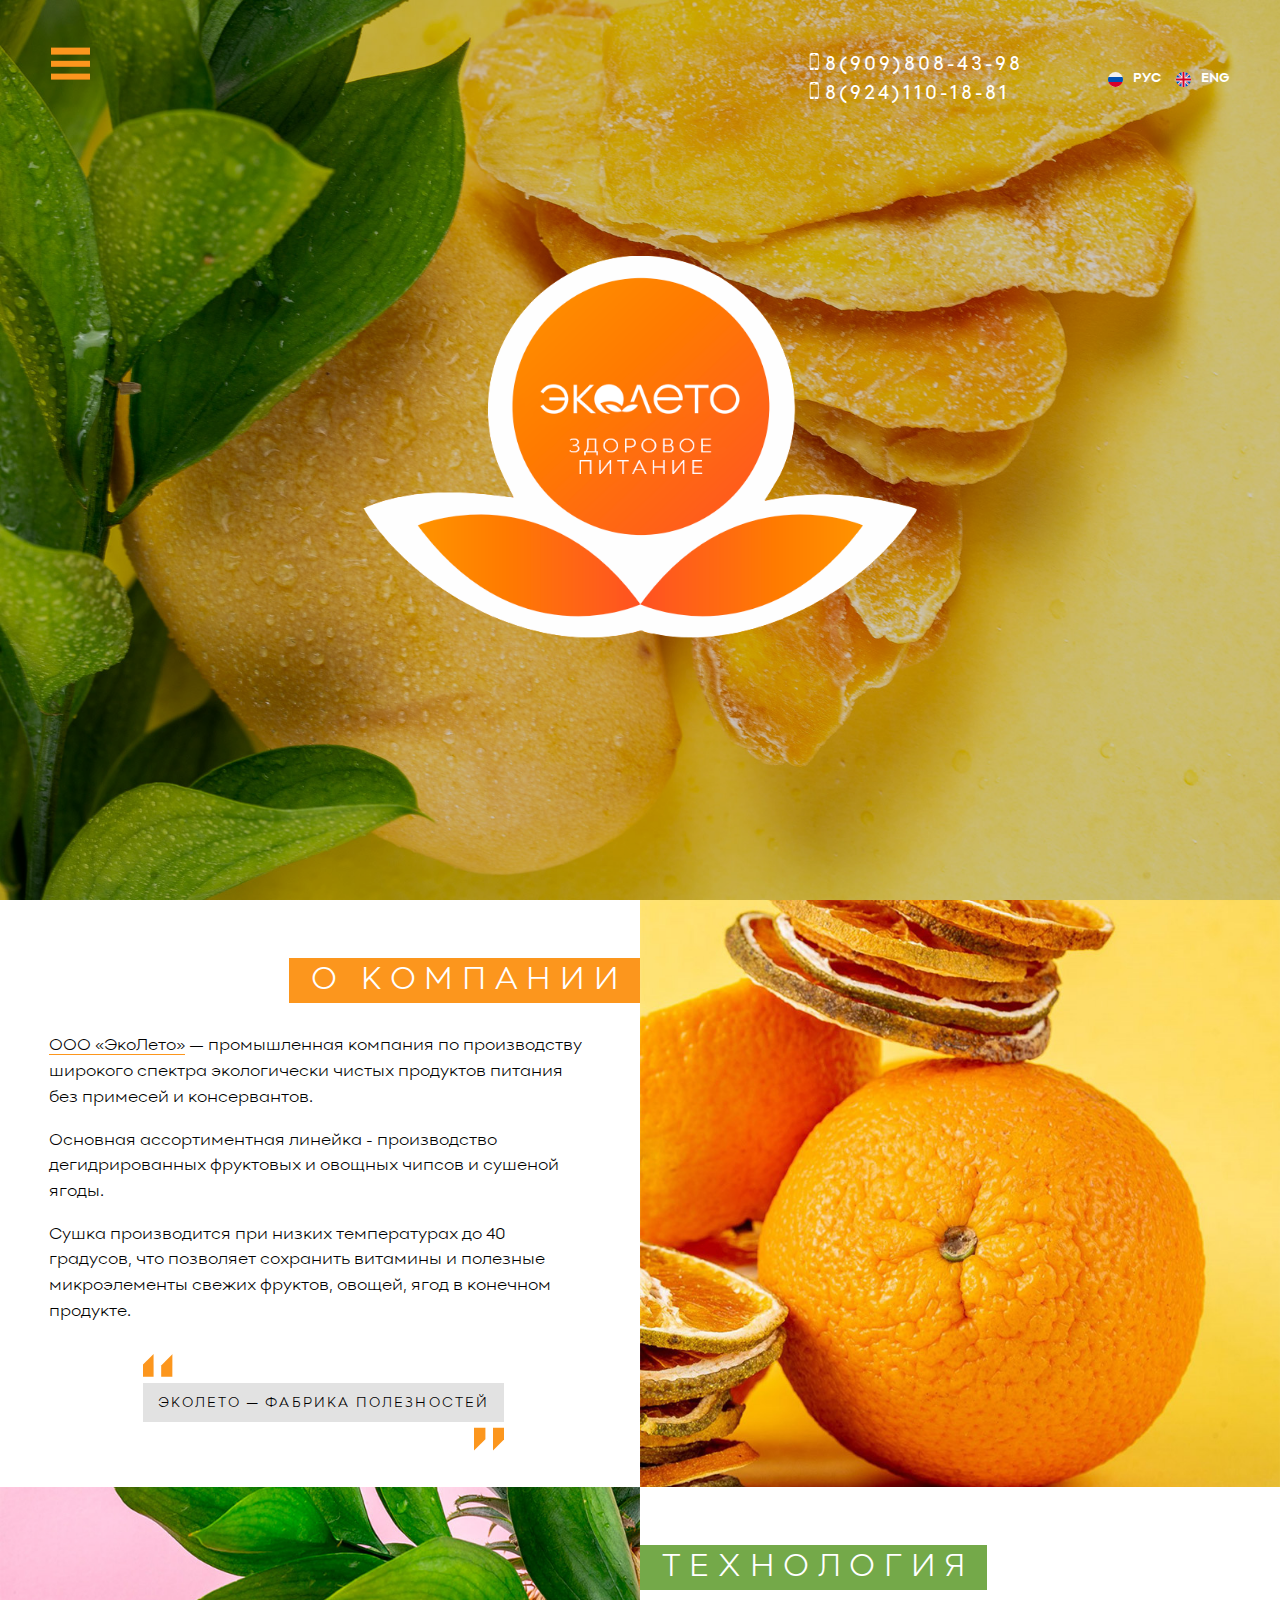
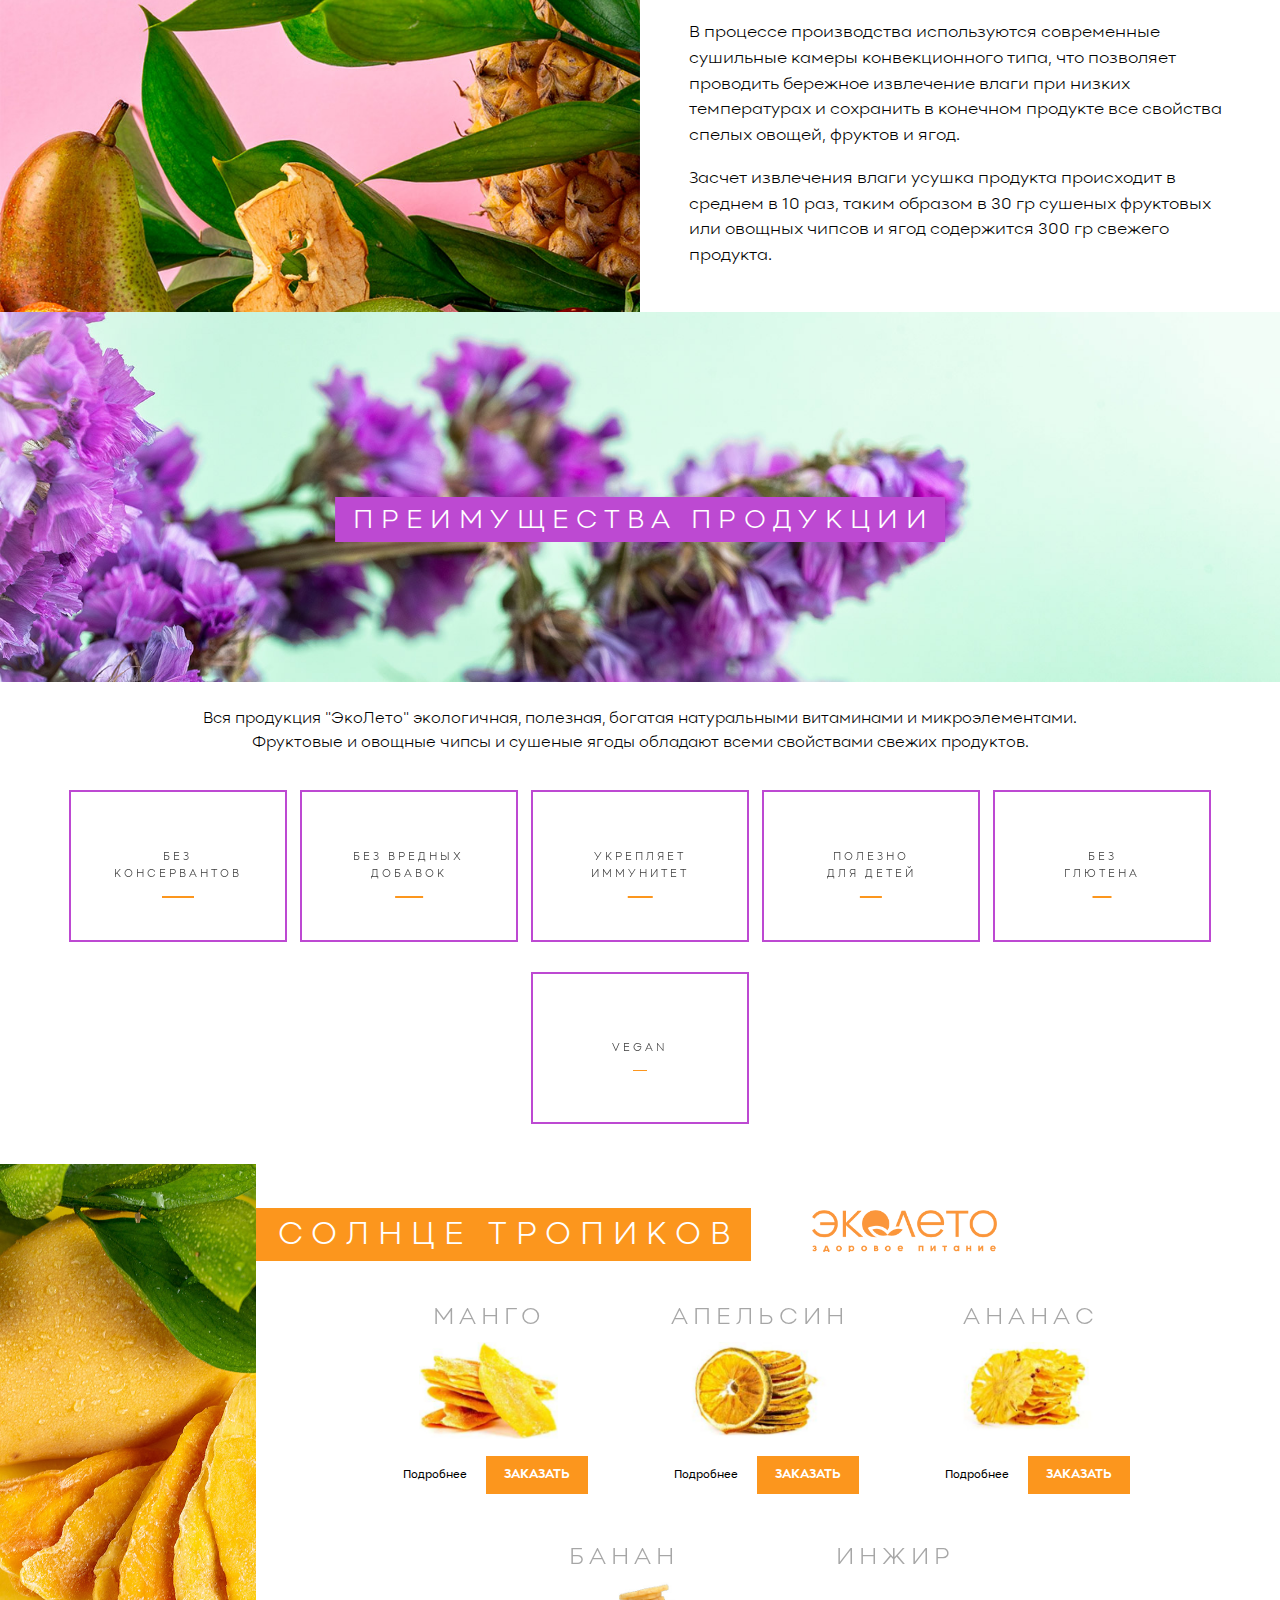
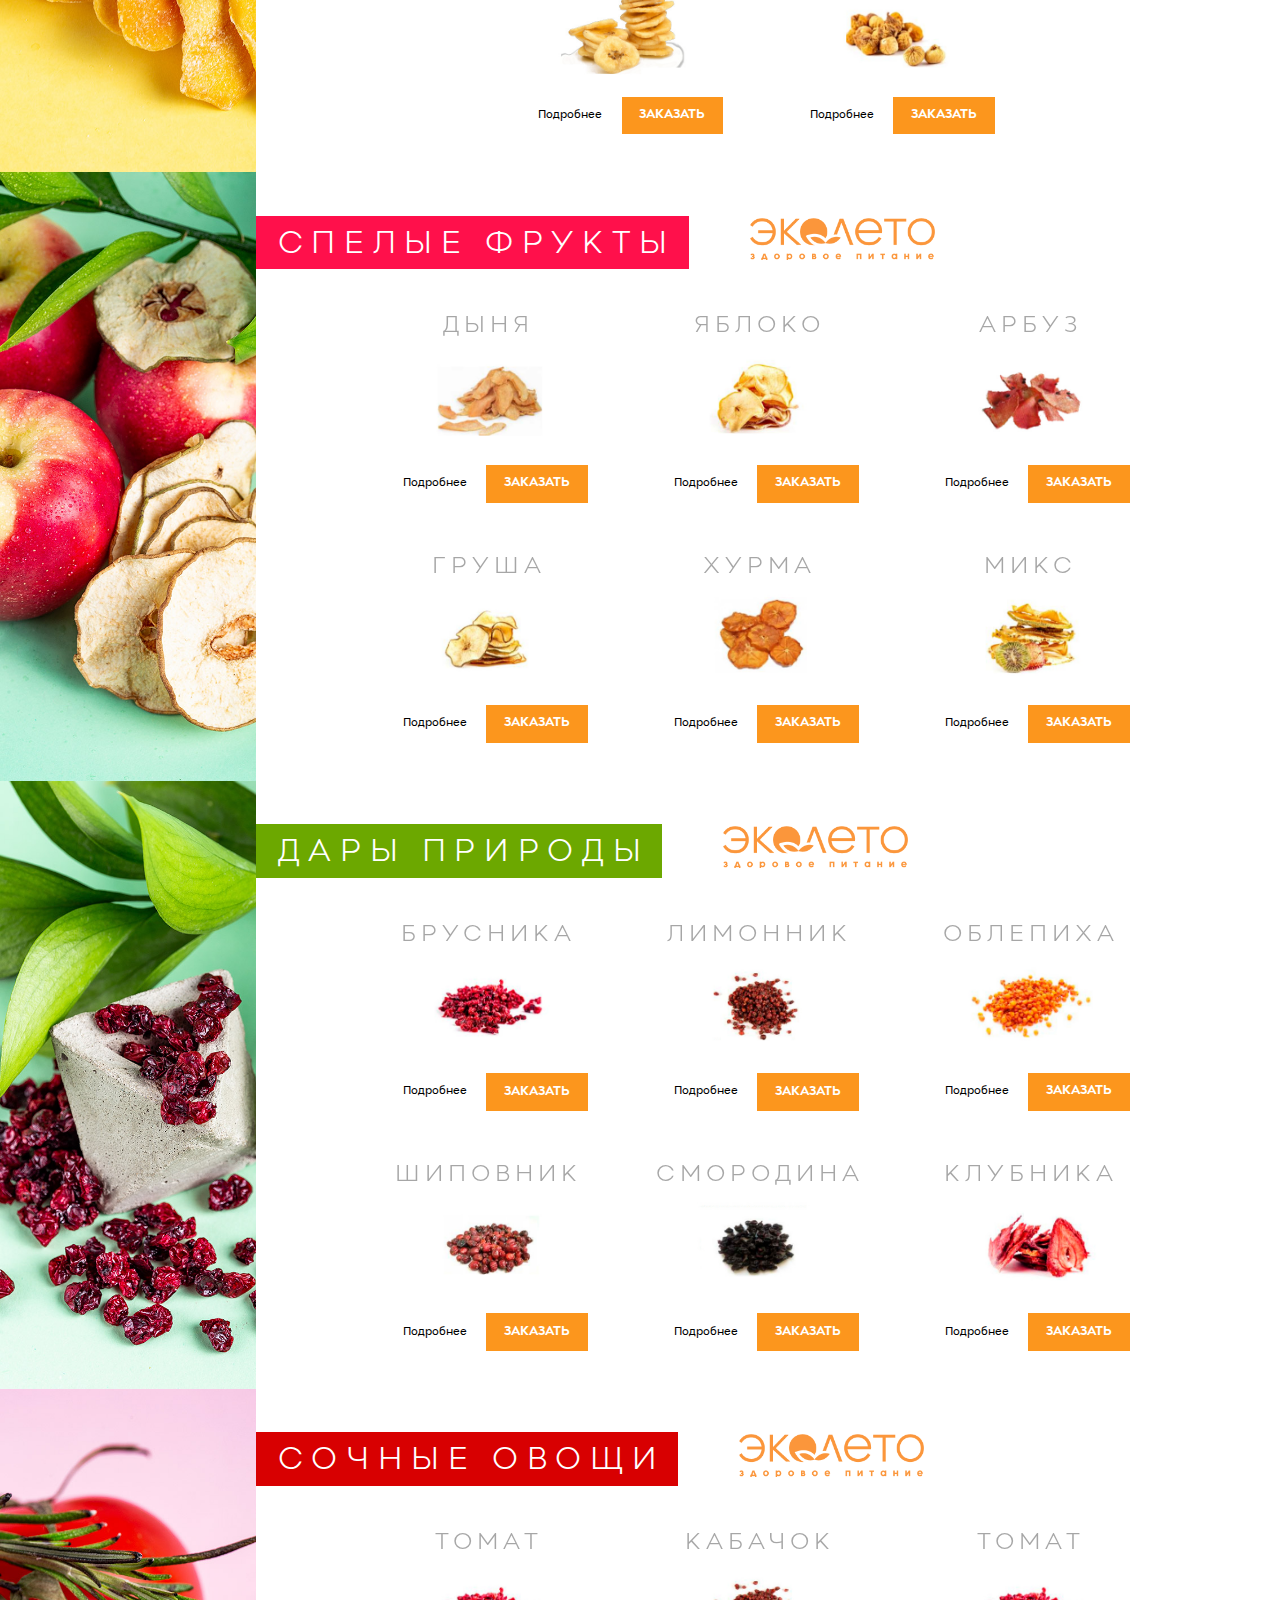
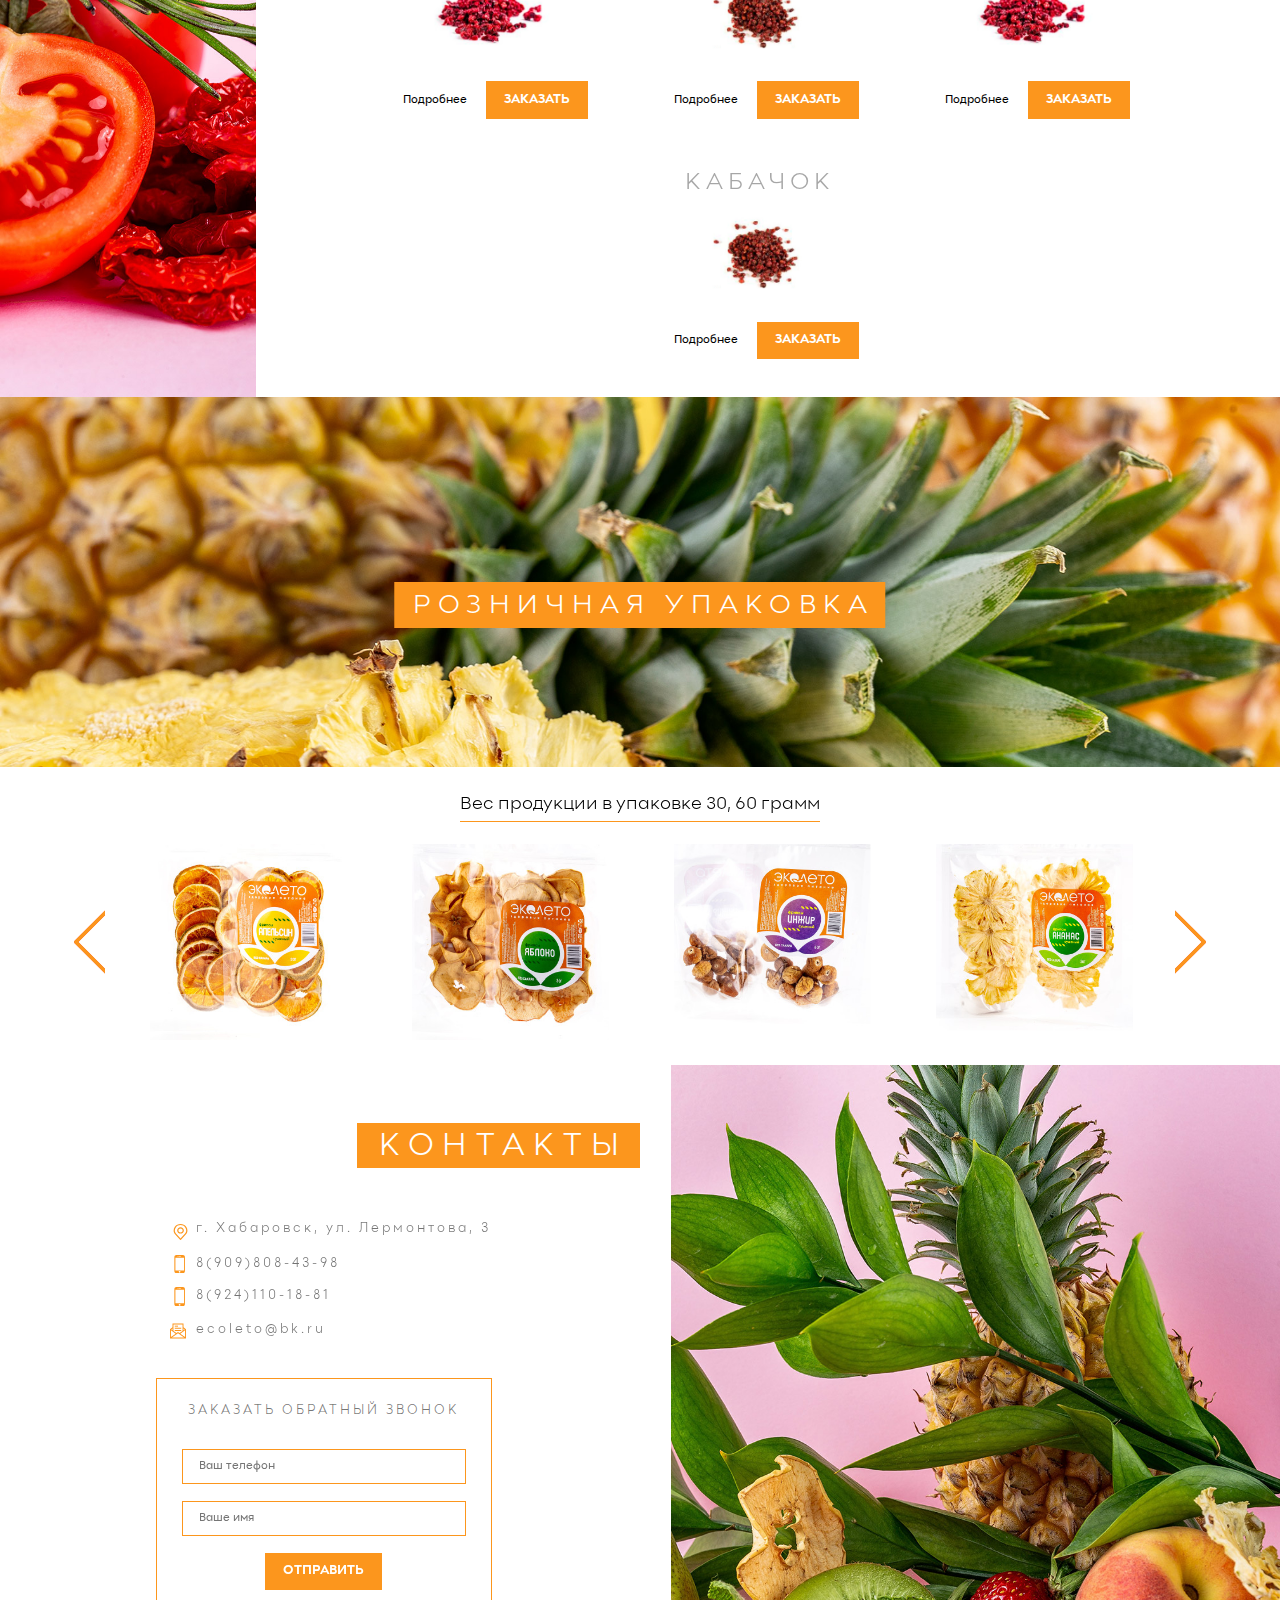
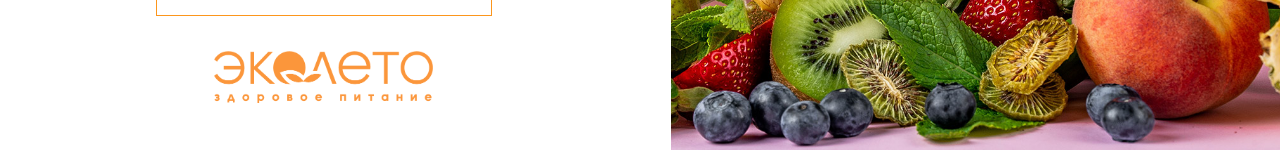
==== commit 7c0fa35b: "Update" ====
--- a/Eco/index.html
+++ b/Eco/index.html
@@ -207,9 +207,9 @@
 
             <div class="catalog-item">
               <div class="catalog-item__wrapper">
-                <div class="catalog-item__title">Банан</div>
+                <div class="catalog-item__title">Инжир</div>
                 <div class="catalog-item__img">
-                  <img src="img/catalog/banan.jpg" alt="Банан">
+                  <img src="img/catalog/ingir.jpg" alt="Инжир">
                 </div>
                 <div class="catalog-item__footer">
                   <button class="catalog-item__details-btn">Подробнее</button>
@@ -218,45 +218,6 @@
               </div>
             </div>
 
-            <div class="catalog-item">
-              <div class="catalog-item__wrapper">
-                <div class="catalog-item__title">Банан</div>
-                <div class="catalog-item__img">
-                  <img src="img/catalog/banan.jpg" alt="Банан">
-                </div>
-                <div class="catalog-item__footer">
-                  <button class="catalog-item__details-btn">Подробнее</button>
-                  <button class="catalog-item__order-btn">Заказать</button>
-                </div>
-              </div>
-            </div>
-
-            <div class="catalog-item">
-              <div class="catalog-item__wrapper">
-                <div class="catalog-item__title">Банан</div>
-                <div class="catalog-item__img">
-                  <img src="img/catalog/banan.jpg" alt="Банан">
-                </div>
-                <div class="catalog-item__footer">
-                  <button class="catalog-item__details-btn">Подробнее</button>
-                  <button class="catalog-item__order-btn">Заказать</button>
-                </div>
-              </div>
-            </div>
-
-            <div class="catalog-item">
-              <div class="catalog-item__wrapper">
-                <div class="catalog-item__title">Инжир</div>
-                <div class="catalog-item__img">
-                  <img src="img/catalog/ingir.jpg" alt="Инжир">
-                </div>
-                <div class="catalog-item__footer">
-                  <button class="catalog-item__details-btn">Подробнее</button>
-                  <button class="catalog-item__order-btn">Заказать</button>
-                </div>
-              </div>
-            </div>
-
           </div>
           <!-- /.catalog__list -->
         </div>
@@ -312,32 +273,6 @@
 
                 <div class="catalog-item">
                   <div class="catalog-item__wrapper">
-                    <div class="catalog-item__title">Арбуз</div>
-                    <div class="catalog-item__img">
-                      <img src="img/catalog/arbuz.jpg" alt="Арбуз">
-                    </div>
-                    <div class="catalog-item__footer">
-                      <button class="catalog-item__details-btn">Подробнее</button>
-                      <button class="catalog-item__order-btn">Заказать</button>
-                    </div>
-                  </div>
-                </div>
-
-                <div class="catalog-item">
-                  <div class="catalog-item__wrapper">
-                    <div class="catalog-item__title">Арбуз</div>
-                    <div class="catalog-item__img">
-                      <img src="img/catalog/arbuz.jpg" alt="Арбуз">
-                    </div>
-                    <div class="catalog-item__footer">
-                      <button class="catalog-item__details-btn">Подробнее</button>
-                      <button class="catalog-item__order-btn">Заказать</button>
-                    </div>
-                  </div>
-                </div>
-
-                <div class="catalog-item">
-                  <div class="catalog-item__wrapper">
                     <div class="catalog-item__title">Груша</div>
                     <div class="catalog-item__img">
                       <img src="img/catalog/grusha.jpg" alt="Груша">
@@ -456,32 +391,6 @@
 
                 <div class="catalog-item">
                   <div class="catalog-item__wrapper">
-                    <div class="catalog-item__title">Смородина</div>
-                    <div class="catalog-item__img">
-                      <img src="img/catalog/smorodina.jpg" alt="Смородина">
-                    </div>
-                    <div class="catalog-item__footer">
-                      <button class="catalog-item__details-btn">Подробнее</button>
-                      <button class="catalog-item__order-btn">Заказать</button>
-                    </div>
-                  </div>
-                </div>
-
-                <div class="catalog-item">
-                  <div class="catalog-item__wrapper">
-                    <div class="catalog-item__title">Смородина</div>
-                    <div class="catalog-item__img">
-                      <img src="img/catalog/smorodina.jpg" alt="Смородина">
-                    </div>
-                    <div class="catalog-item__footer">
-                      <button class="catalog-item__details-btn">Подробнее</button>
-                      <button class="catalog-item__order-btn">Заказать</button>
-                    </div>
-                  </div>
-                </div>
-
-                <div class="catalog-item">
-                  <div class="catalog-item__wrapper">
                     <div class="catalog-item__title">Клубника</div>
                     <div class="catalog-item__img">
                       <img src="img/catalog/klubnika.jpg" alt="Клубника">
@@ -506,58 +415,6 @@
             <div class="catalog__wrapper">
               <div class="catalog__title tomat">Сочные овощи</div>
               <div class="catalog__list">
-
-                <div class="catalog-item">
-                  <div class="catalog-item__wrapper">
-                    <div class="catalog-item__title">Томат</div>
-                    <div class="catalog-item__img">
-                      <img src="img/catalog/brusnika.jpg" alt="Томат">
-                    </div>
-                    <div class="catalog-item__footer">
-                      <button class="catalog-item__details-btn">Подробнее</button>
-                      <button class="catalog-item__order-btn">Заказать</button>
-                    </div>
-                  </div>
-                </div>
-
-                <div class="catalog-item item--w40">
-                  <div class="catalog-item__wrapper">
-                    <div class="catalog-item__title">Кабачок</div>
-                    <div class="catalog-item__img">
-                      <img src="img/catalog/limonnik.jpg" alt="Кабачок">
-                    </div>
-                    <div class="catalog-item__footer">
-                      <button class="catalog-item__details-btn">Подробнее</button>
-                      <button class="catalog-item__order-btn">Заказать</button>
-                    </div>
-                  </div>
-                </div>
-
-                <div class="catalog-item">
-                  <div class="catalog-item__wrapper">
-                    <div class="catalog-item__title">Томат</div>
-                    <div class="catalog-item__img">
-                      <img src="img/catalog/brusnika.jpg" alt="Томат">
-                    </div>
-                    <div class="catalog-item__footer">
-                      <button class="catalog-item__details-btn">Подробнее</button>
-                      <button class="catalog-item__order-btn">Заказать</button>
-                    </div>
-                  </div>
-                </div>
-
-                <div class="catalog-item item--w40">
-                  <div class="catalog-item__wrapper">
-                    <div class="catalog-item__title">Кабачок</div>
-                    <div class="catalog-item__img">
-                      <img src="img/catalog/limonnik.jpg" alt="Кабачок">
-                    </div>
-                    <div class="catalog-item__footer">
-                      <button class="catalog-item__details-btn">Подробнее</button>
-                      <button class="catalog-item__order-btn">Заказать</button>
-                    </div>
-                  </div>
-                </div>
 
                 <div class="catalog-item">
                   <div class="catalog-item__wrapper">
